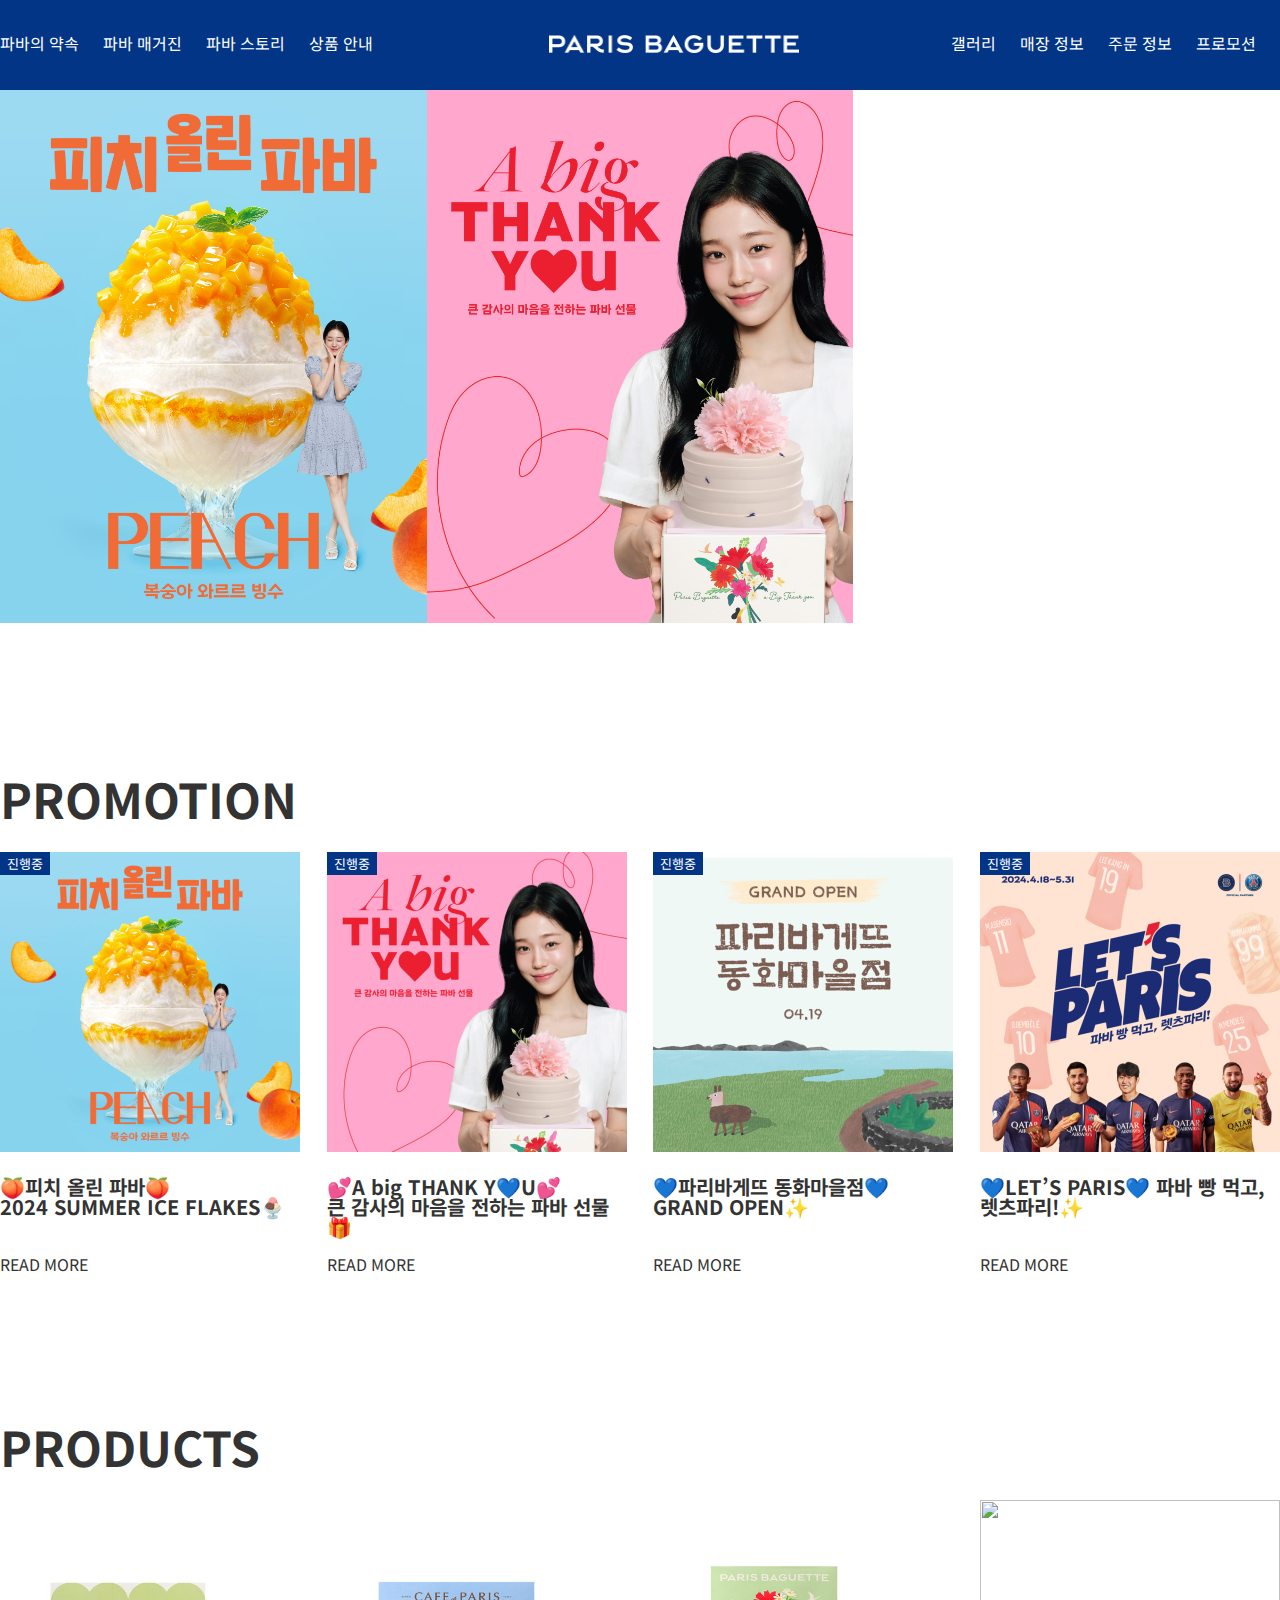
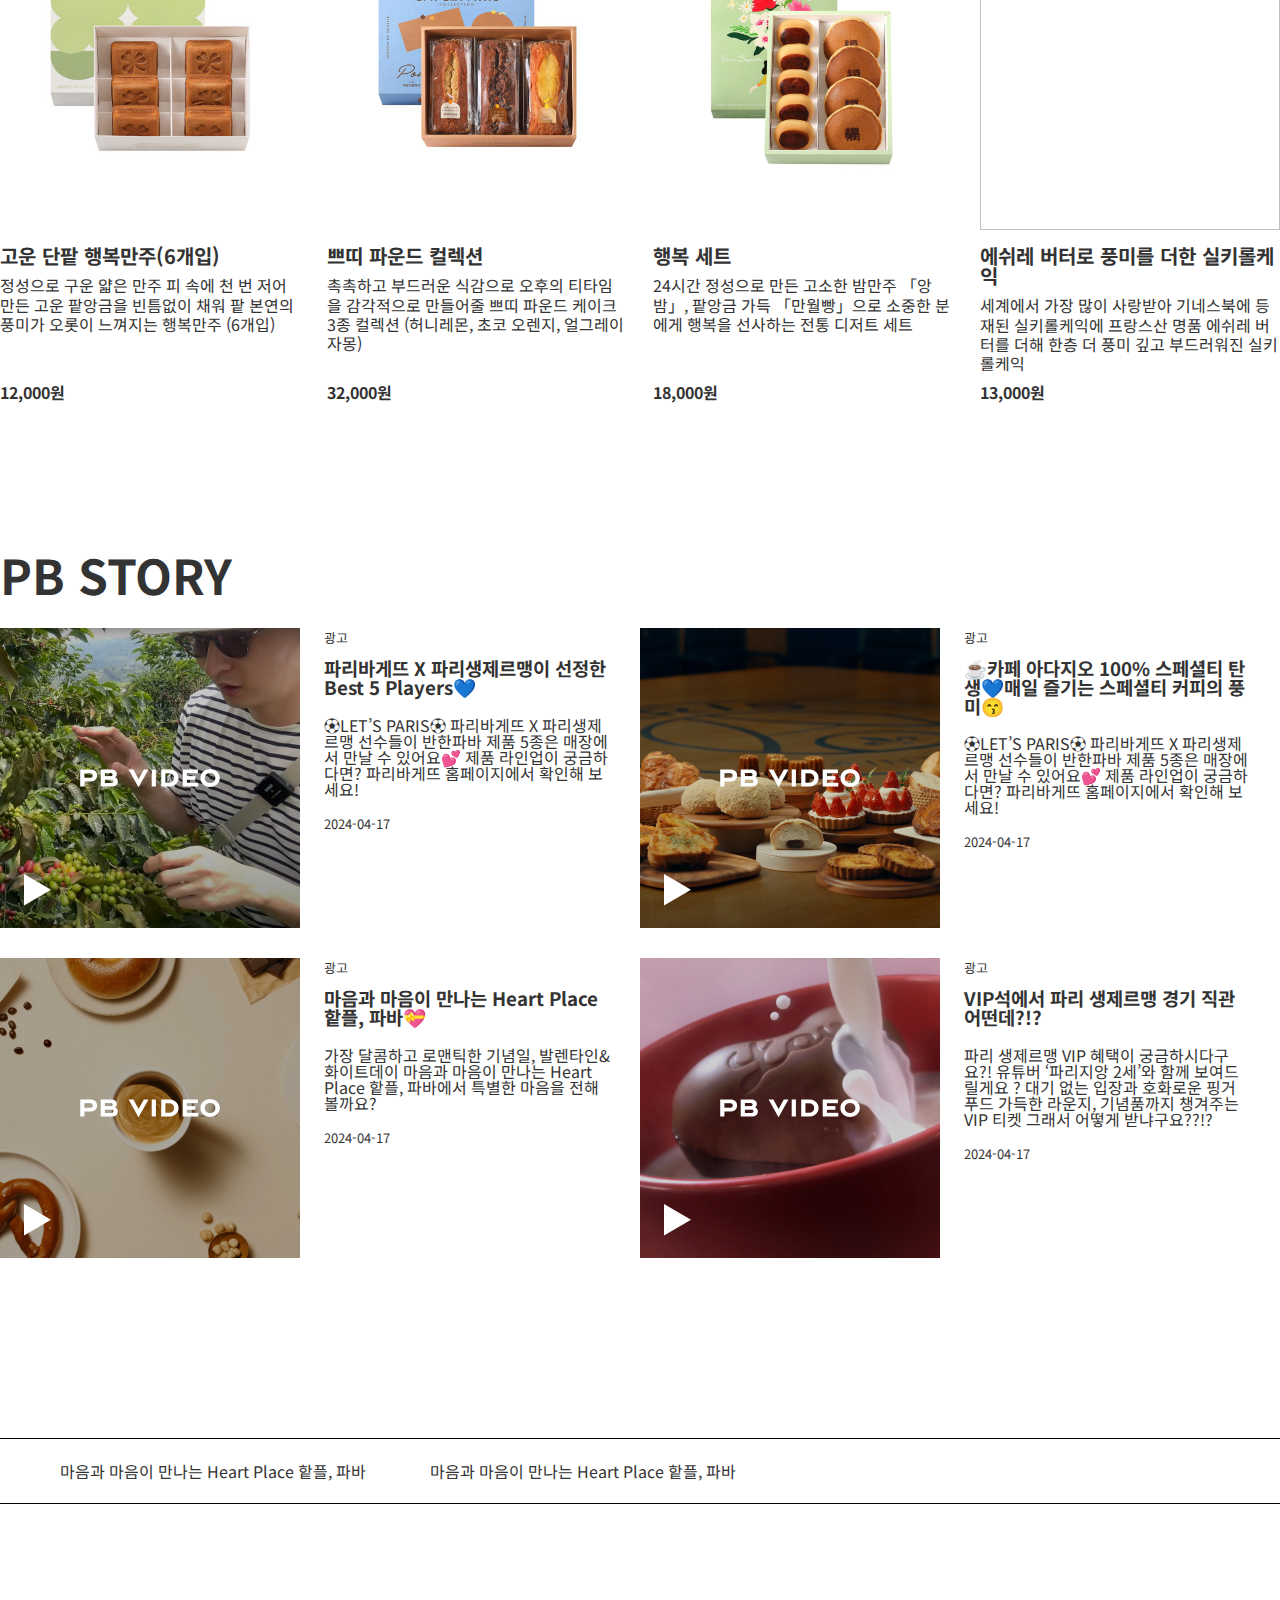
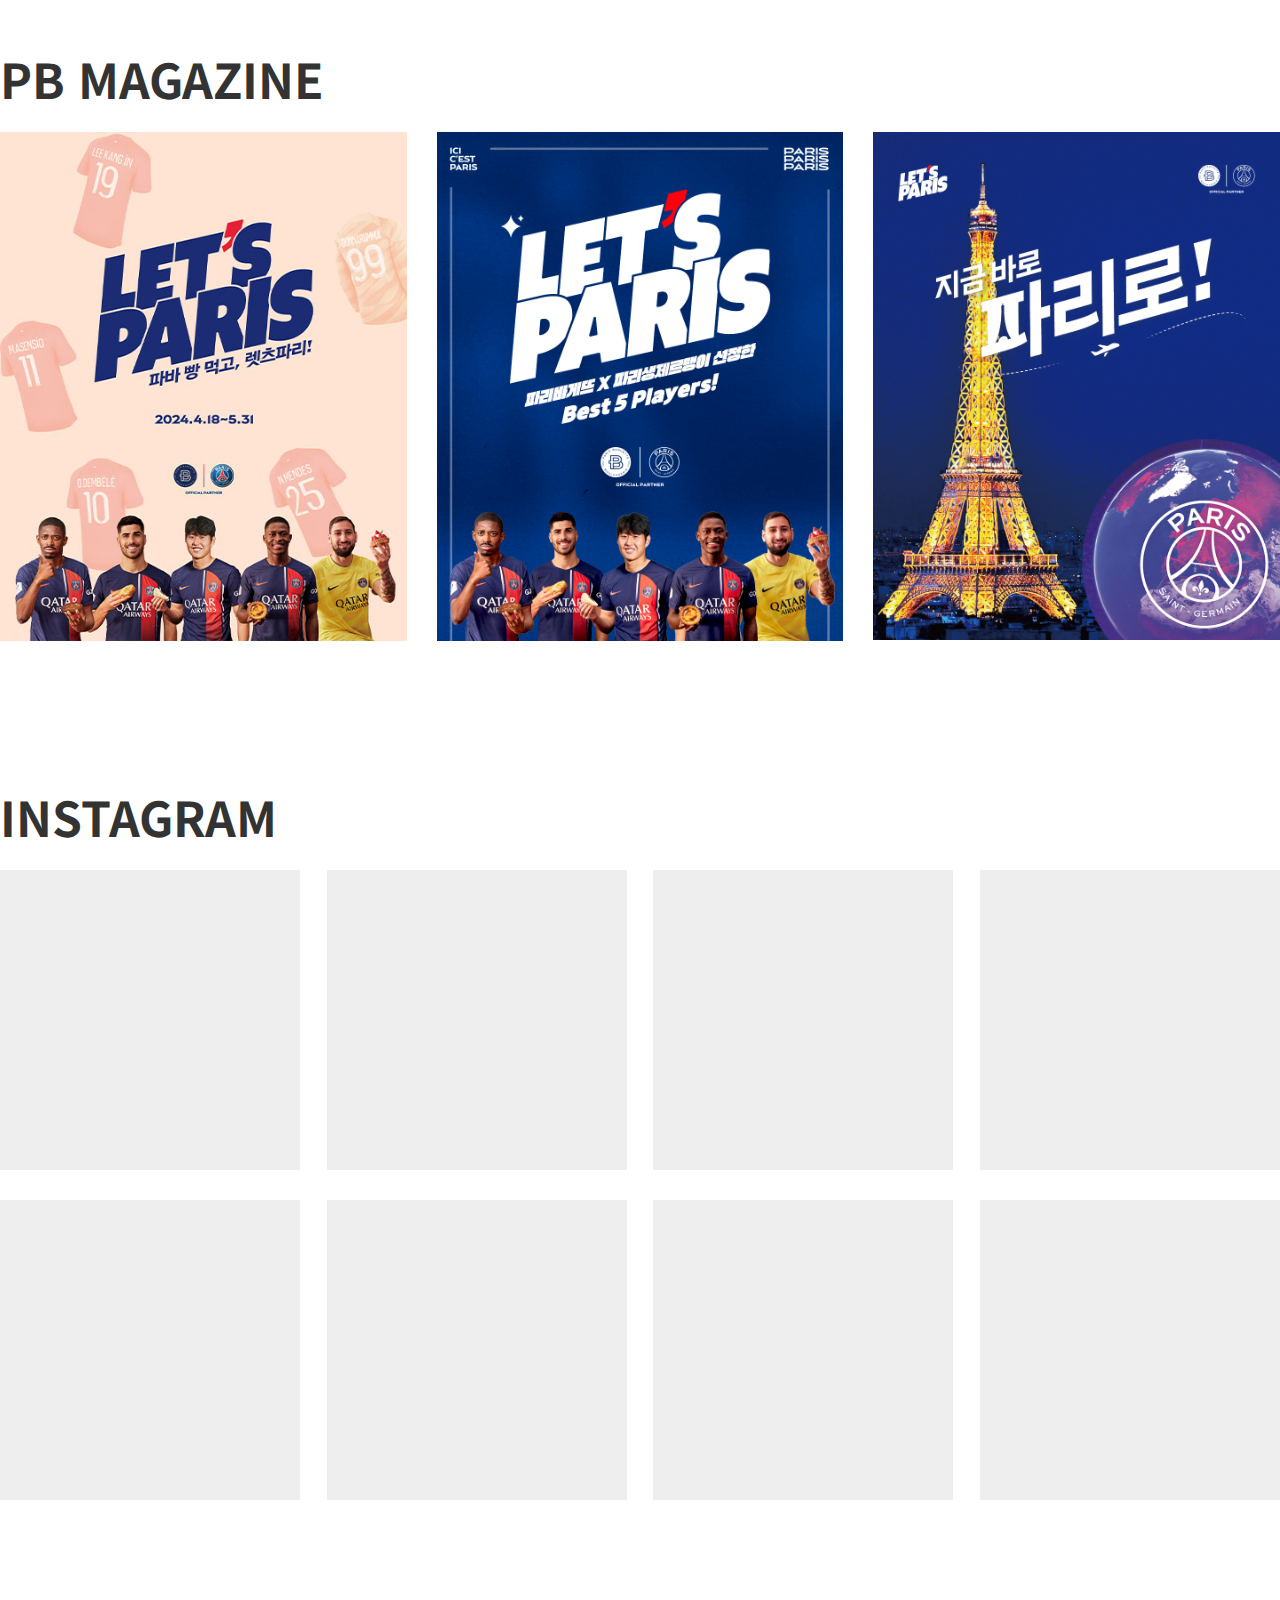
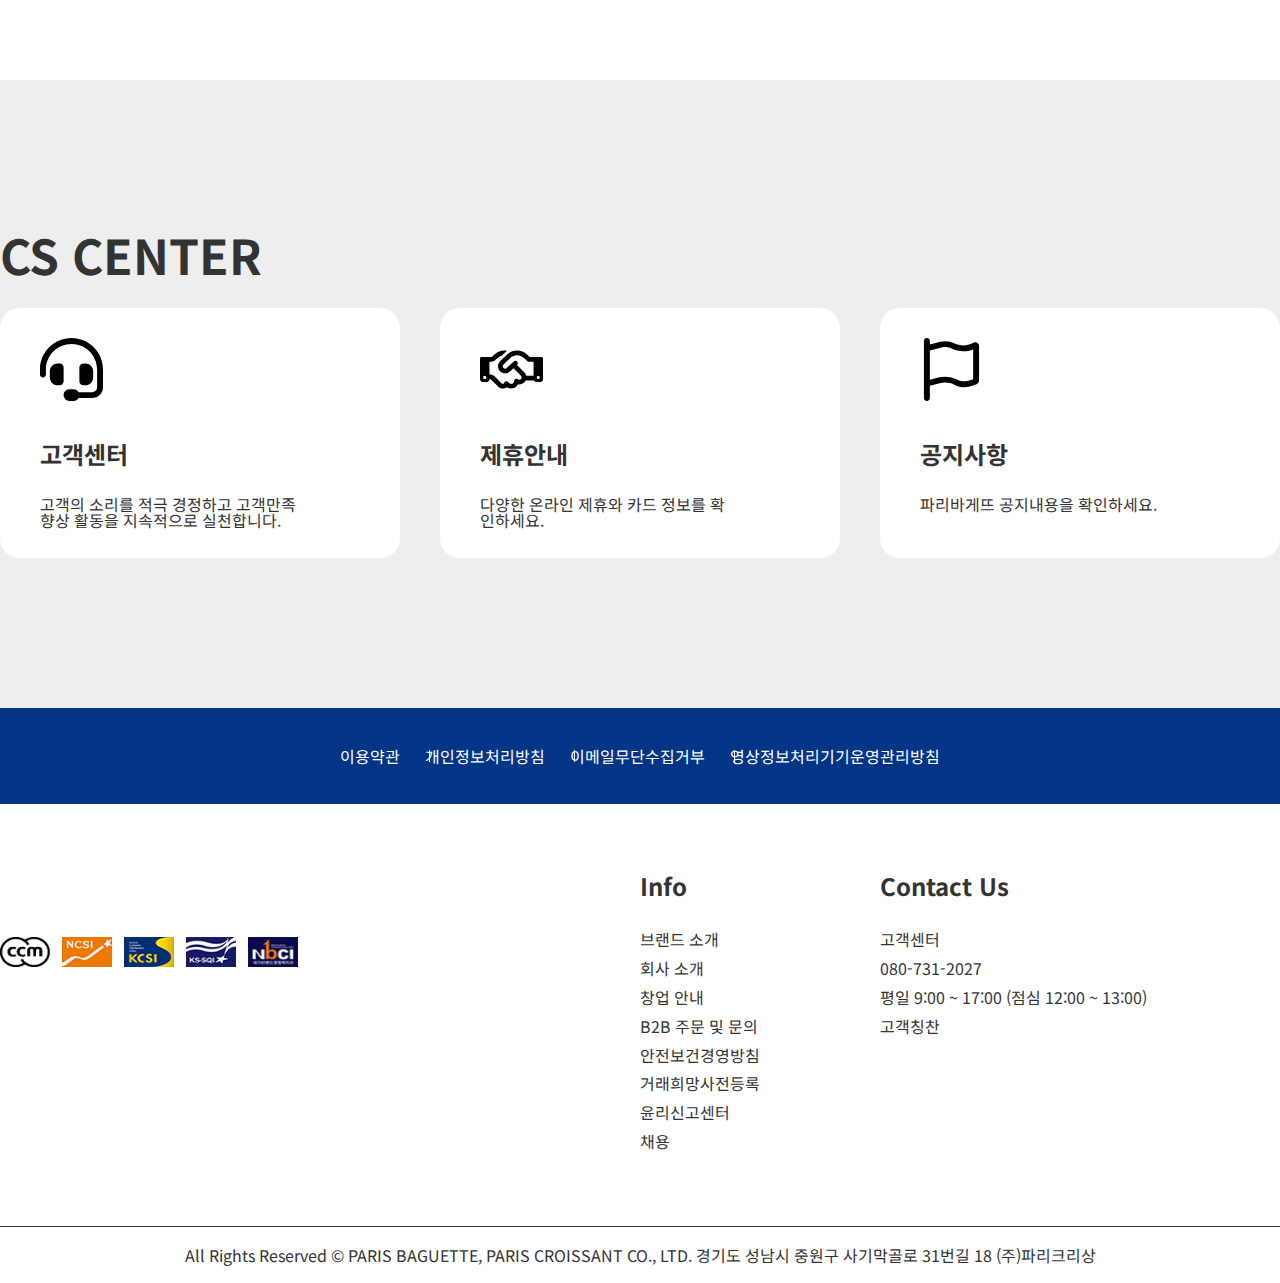
==== paris/index.html @ c3ddad59 "Update index.html" ====
<!DOCTYPE html>
<html lang="ko">
<head>
    <meta charset="UTF-8">
    <meta name="viewport" content="width=device-width, initial-scale=1.0">
    <script src="https://kit.fontawesome.com/a638bc05ff.js" crossorigin="anonymous"></script><!-- 계정기준 생성된 무료 키트 추후 변경 필요 -->
    <link rel="stylesheet" href="css/main.css">
    <title>240430_파리바게트_리디자인</title>
</head>
<body>
    <div class="wrap">
        <header class="header">
            <div>
                <ul>
                    <li>파바의 약속</li>
                    <li>파바 매거진</li>
                    <li>파바 스토리</li>
                    <li>상품 안내</li>
                </ul>
                <h1><img src="img/logo.png" alt="로고이미지"></h1>
                <ul>
                    <li>갤러리</li>
                    <li>매장 정보</li>
                    <li>주문 정보</li>
                    <li>프로모션</li>
                </ul>
            </div>
        </header><!-- header end -->
        <section class="main_visual">
            <ul>
                <li><img src="img/main_01.jpeg" alt=""></li>
                <li><img src="img/main_02.jpeg" alt=""></li>
                <li><img src="/img/magazine-01.jpg" alt=""></li>
            </ul>
        </section><!-- .main_visual end -->
        <section class="section-01">
            <h2>PROMOTION</h2>
            <ul>
                <li>
                    <img src="img/promo_01.jpeg" alt="">
                    <div class="ing">
                        <p>진행중</p>
                    </div>
                    <div class="txt_box">
                        <h3>🍑피치 올린 파바🍑
                            <br>
                            2024 SUMMER ICE FLAKES🍨
                        </h3>
                        <p>READ MORE</p>
                    </div>
                </li>
                <li>
                    <img src="img/promo_02.jpeg" alt="">
                    <div class="ing">
                        <p>진행중</p>
                    </div>
                    <div class="txt_box">
                        <h3>💕A big THANK Y💙U💕
                            <br>
                            큰 감사의 마음을 전하는 파바 선물🎁
                        </h3>
                        <p>READ MORE</p>
                    </div>
                </li>
                <li>
                    <img src="img/promo_03.jpeg" alt="">
                    <div class="ing">
                        <p>진행중</p>
                    </div>
                    <div class="txt_box">
                        <h3>💙파리바게뜨 동화마을점💙 GRAND OPEN✨</h3>
                        <p>READ MORE</p>
                    </div>
                </li>
                <li>
                    <img src="img/promo_04.jpeg" alt="">
                    <div class="ing">
                        <p>진행중</p>
                    </div>
                    <div class="txt_box">
                        <h3>💙LET’S PARIS💙 파바 빵 먹고, 렛츠파리!✨</h3>
                        <p>READ MORE</p>
                    </div>
                </li>
            </ul>
        </section>
        <section class="section-02">
            <h2>PRODUCTS</h2>
            <ul>
                <li>
                    <img src="img/prod_01.jpeg" alt="">
                    <div>
                        <h3>고운 단팥 행복만주(6개입)</h3>
                        <p>
                            정성으로 구운 얇은 만주 피 속에 천 번 저어 만든 
                            고운 팥앙금을 빈틈없이 채워 팥 본연의 풍미가 
                            오롯이 느껴지는 행복만주 (6개입)
                        </p>
                        <div class="price">
                            <strong>12,000원</strong>
                        </div>
                    </div>
                </li>
                <li>
                    <img src="img/prod_02.jpeg" alt="">
                    <div>
                        <h3>쁘띠 파운드 컬렉션</h3>
                        <p>
                            촉촉하고 부드러운 식감으로 오후의 티타임을 
                            감각적으로 만들어줄 쁘띠 파운드 케이크 3종 컬렉션 
                            (허니레몬, 초코 오렌지, 얼그레이자몽)
                        </p>
                        <div class="price">
                            <strong>32,000원</strong>
                        </div>
                    </div>
                </li>
                <li>
                    <img src="img/prod_03.jpeg" alt="">
                    <div>
                        <h3>행복 세트</h3>
                        <p>
                            24시간 정성으로 만든 고소한 밤만주 「앙밤」, 
                            팥앙금 가득 「만월빵」으로 소중한 분에게 
                            행복을 선사하는 전통 디저트 세트
                        </p>
                        <div class="price">
                            <strong>18,000원</strong>
                        </div>
                    </div>
                </li>
                <li>
                    <img src="/img/prod_04.png" alt="">
                    <div>
                        <h3>에쉬레 버터로 풍미를 더한 실키롤케익</h3>
                        <p>
                            세계에서 가장 많이 사랑받아 기네스북에 등재된 
                            실키롤케익에 프랑스산 명품 에쉬레 버터를 더해 
                            한층 더 풍미 깊고 부드러워진 실키롤케익
                        </p>
                        <div class="price">
                            <strong>13,000원</strong>
                        </div>
                    </div>
                </li>
            </ul>
        </section>
        <section class="section-03">
            <h2>PB STORY</h2>
            <ul>
                <li>
                    <img src="img/video_01.jpeg" alt="">
                    <div>
                        <span>광고</span>
                        <h3>파리바게뜨 X 파리생제르맹이 
                            선정한 Best 5 Players💙</h3>
                        <p>⚽LET’S PARIS⚽ 
                            파리바게뜨 X 파리생제르맹 선수들이 
                            반한파바 제품 5종은 매장에서 만날 수 있어요💕 
                            제품 라인업이 궁금하다면? 
                            파리바게뜨 홈페이지에서 확인해 보세요!</p>
                        <span>2024-04-17</span>
                    </div>
                </li>
                <li>
                    <img src="img/video_02.jpeg" alt="">
                    <div>
                        <span>광고</span>
                        <h3>☕카페 아다지오 100% 
                            스페셜티 탄생💙​
                            매일 즐기는 스페셜티 커피의 풍미😙</h3>
                        <p>⚽LET’S PARIS⚽ 
                            파리바게뜨 X 파리생제르맹 선수들이 
                            반한파바 제품 5종은 매장에서 만날 수 있어요💕 
                            제품 라인업이 궁금하다면? 
                            파리바게뜨 홈페이지에서 확인해 보세요!</p>
                        <span>2024-04-17</span>
                    </div>
                </li>
                <li>
                    <img src="img/video_03.jpeg" alt="">
                    <div>
                        <span>광고</span>
                        <h3>마음과 마음이 만나는 Heart Place 
                            핱플, 파바💝</h3>
                        <p>가장 달콤하고 로맨틱한 기념일, 발렌타인&화이트데이
                            마음과 마음이 만나는 Heart Place 핱플, 파바에서 
                            특별한 마음을 전해볼까요?</p>
                        <span>2024-04-17</span>
                    </div>
                </li>
                <li>
                    <img src="img/video_04.jpeg" alt="">
                    <div>
                        <span>광고</span>
                        <h3>VIP석에서 파리 생제르맹 경기 직관 
                            어떤데?!?</h3>
                        <p>파리 생제르맹 VIP 혜택이 궁금하시다구요?! 
                            유튜버 ‘파리지앙 2세’와 함께 보여드릴게요 ? 
                            대기 없는 입장과 호화로운 핑거 푸드 가득한 라운지, 
                            기념품까지 챙겨주는 VIP 티켓 
                            그래서 어떻게 받냐구요??!?</p>
                        <span>2024-04-17</span>
                    </div>
                </li>
            </ul>
        </section>
        <section class="section-04">
            <div>
                <i class="fa-solid fa-star"></i> 
                마음과 마음이 만나는 Heart Place 핱플, 파바 <i class="fa-solid fa-star"></i>
                마음과 마음이 만나는 Heart Place 핱플, 파바 <i class="fa-solid fa-star"></i>
            </div>
        </section>
        <section class="section-05">
            <h2>PB MAGAZINE</h2>
            <ul>
                <li><img src="img/magazine-01.jpg" alt=""></li>
                <li><img src="img/magazine-02.jpeg" alt=""></li>
                <li><img src="img/magazine-03.jpeg" alt=""></li>
            </ul>
        </section>
        <section class="section-06">
            <h2>INSTAGRAM</h2>
            <ul>
                <li></li>
                <li></li>
                <li></li>
                <li></li>
                <li></li>
                <li></li>
                <li></li>
                <li></li>
            </ul>
        </section>
        <section class="section-07">
            <div class="wrap">
                <h2>CS CENTER</h2>
                <ul>
                    <li>
                        <img src="img/headset-solid.svg" alt="">
                        <h3>고객센터</h3>
                        <div class="txt_box">
                            <p>고객의 소리를 적극 경정하고 고객만족
                                향상 활동을 지속적으로 실천합니다.</p>
                                <i class="fa-solid fa-chevron-right"></i>
                        </div>
                    </li>
                    <li>
                        <img src="img/handshake-regular.svg" alt="">
                        <h3>제휴안내</h3>
                        <div class="txt_box">
                            <p>다양한 온라인 제휴와 카드 정보를 확인하세요.</p>
                            <i class="fa-solid fa-chevron-right"></i>
                        </div>
                    </li>
                    <li>
                        <img src="img/flag-regular.svg" alt="">
                        <h3>공지사항</h3>
                        <div class="txt_box">
                            <p>파리바게뜨 공지내용을 확인하세요.</p>
                            <i class="fa-solid fa-chevron-right"></i>
                        </div>
                    </li>
                </ul>
            </div>
        </section>
        <footer class="footer">
            <div class="footer-01">
                <ul>
                    <li>이용약관</li>
                    <li>개인정보처리방침</li>
                    <li>이메일무단수집거부</li>
                    <li>영상정보처리기기운영관리방침</li>
                </ul>
            </div>
            <div class="footer-02">
                <div class="logo-group">
                    <h3><img src="/img/footer-01.png" alt=""></h3>
                    <ul>
                        <li><img src="img/footer-02.png" alt=""></li>
                        <li><img src="img/footer-03.png" alt=""></li>
                        <li><img src="img/footer-04.png" alt=""></li>
                        <li><img src="img/footer-05.png" alt=""></li>
                        <li><img src="img/footer-06.png" alt=""></li>
                    </ul>
                </div>
                <ul class="page-list">
                    <li>
                        <h3>Info</h3>
                        <ul>
                            <li>브랜드 소개</li>
                            <li>회사 소개</li>
                            <li>창업 안내</li>
                            <li>B2B 주문 및 문의</li>
                            <li>안전보건경영방침</li>
                            <li>거래희망사전등록</li>
                            <li>윤리신고센터</li>
                            <li>채용</li>
                        </ul>
                    </li>
                    <li>
                        <h3>Contact Us</h3>
                        <p>고객센터
                            <br>
                            080-731-2027
                            <br>
                            평일 9:00 ~ 17:00 (점심 12:00 ~ 13:00)
                            <br>
                            고객칭찬
                        </p>
                    </li>
                </ul>
            </div>
            <div class="footer-03">
                All Rights Reserved © PARIS BAGUETTE, PARIS CROISSANT CO., LTD. 경기도 성남시 중원구 사기막골로 31번길 18 (주)파리크리상
            </div>
        </footer>
    </div>
</body>
</html>
---- paris/css/main.css ----
@charset "utf-8";
@import url('https://fonts.googleapis.com/css2?family=Noto+Sans+KR:wght@100..900&display=swap');
* {
    margin: 0;
    padding: 0;
}
li {
    list-style:none;
}
a {
    text-decoration: none;
    color: inherit;
}
body {
    line-height: 1;
    color: #333;
    font-family: "Noto Sans KR", sans-serif;
}
header {
    background-color: #033586;
    color: #fff;
    height: 90px;
}
header div {
    width: 1280px;
    display: flex;
    justify-content: space-between;
    margin: 0 auto;
    padding: 35px 0;
}
header ul {
    display: flex;
    justify-content: space-between;
}
header ul li{
    margin-right: 24px;
}
header h1 {
    width: 250px;
    height: 18px;
}
header h1 img {
    width: 100%;
    display: block;
    object-fit: cover;
}
section {
    margin: 150px auto;
    width: 1280px;
}
section h2 {
    font-size: 48px;
    margin-bottom: 30px;
}
section ul {
    display: flex;
    justify-content: space-between;
}
.main_visual {
    width: 100%;
    margin: 0;
}
.main_visual ul {
    display: flex;
    justify-content: flex-start;
}
.main_visual ul li {
    width: 100%;
}
.main_visual ul li img{
    width: 100%;
    object-fit: cover;
}
.section-01 ul li {
    width: 300px;
    height: 420px;
    position: relative;
}
.section-01 ul li img {
    width: 100%;
    height: 300px;
    object-fit: cover;
}
.section-01 ul li .ing {
    background-color: #033586;
    color: #fff;
    position: absolute;
    top: 0;
    left: 0;
    font-size: 13px;
    padding: 5px 7px;
}
.section-01 ul li .txt_box{
    margin-top: 24px;
}
.section-01 ul li .txt_box h3 {
    font-size: 20px;
}
.section-01 ul li .txt_box p{
    font-size: 16px;
    margin-top: 10px;
    position: absolute;
    bottom: 0;
    left: 0;
}
.section-02 ul li {
    width: 300px;
    height: 500px;
    position: relative;
}
.section-02 ul li img {
    width: 300px;
    height: 330px;
    object-fit: cover;
}
.section-02 ul li div h3 {
    margin-top: 15px;
    margin-bottom: 10px;
    font-size: 20px;
}
.section-02 ul li div p {
    font-size: 16px;
    line-height: 1.2;
    box-sizing: border-box;
}
.section-02 ul li div .price {
    margin-top: 10px;
    position: absolute;
    bottom:0;
    left:0;
}
.section-03 ul {
    flex-wrap: wrap;
}
.section-03 ul li {
    width: 50%;
    display: flex;
    margin-bottom: 30px;
}
.section-03 ul li img {
    width: 300px;
    height: 300px;
    object-fit: cover;
    margin-right: 24px;
}
.section-03 ul li div {
    width: 45%;
}
.section-03 ul li div h3 {
    margin-top: 15px;
}
.section-03 ul li div p {
    margin-top: 20px;
    margin-bottom: 17px;
}
.section-03 ul li div span {
    font-size: 13px;
}
.section-04 {
    height: 64px;
    border: 1px solid #000;
    width: 100%;
    border-left: none;
    border-right: none;
    overflow: hidden;
}
@keyframes flowText {
    0% {
      transform: translateX(100%);
    }
    100% {
      transform: translateX(-100%);
    }
  }
.section-04 div {
    width: 100%;
    line-height: 64px;
    white-space: nowrap;
    overflow: hidden;
    animation: flowText 40s linear infinite;
}
.section-04 div i {
    margin: 0 30px;
}
.section-05 ul li{
    width: 460px;
    margin-right: 30px;
}
.section-05 ul li:last-child {
    margin-right: 0;
}
.section-05 ul li img {
    width: 100%;
    object-fit: cover;
}
.section-06 ul {
    flex-wrap: wrap;
    justify-content: space-between;
    align-content: space-around;
}
.section-06 ul li {
    width: 300px;
    height: 300px;
    background-color: #eee;
    margin-bottom: 30px;
}
.section-07 {
    background-color: #eee;
    width: 100%;
    margin: 0;
}
.section-07 .wrap {
    width: 1280px;
    padding: 150px 0;
    margin: 0 auto;
}
.section-07 .wrap ul {
    justify-content: space-between;
}
.section-07 div ul li {
    background-color: #fff;
    border-radius: 20px;
    width: 400px;
    padding: 30px 40px;
    box-sizing: border-box;
}
.section-07 div ul li img {
    width: 63px;
    height: 63px;
}
.section-07 .wrap ul li h3 {
    margin-top: 40px;
    margin-bottom: 30px;
    font-size: 24px;
}
.section-07 .wrap ul li .txt_box{
    display: flex;
    justify-content: space-between;
    align-items: center;
}
.section-07 .wrap ul li .txt_box p {
    width: 80%;
}
.footer-01 {
    background-color:#033586;
    color: #fff;
    /* height: 100px; */
    padding: 40px;
}
.footer-01 ul {
    display: flex;
    justify-content: space-between;
    width: 50%;
    margin: 0 auto;
}
.footer-01 ul li{
    position: relative;
}
.footer-01 ul li::after{
    content: '';
    width: 1px;
    height: 12px;
    background-color: #fff;
    display: block;
    position: absolute;
    top: 50%;
    right: -30px;
    transform: translateY(-50%);
}
.footer-01 ul li:last-child::after{
    display:none;
}
.footer-02 {
    display: flex;
    justify-content: space-between;
    width: 1280px;
    margin: 70px auto;
}
.footer-02 .logo-group ul {
    display: flex;
    justify-content: space-between;
}
.footer-02 .logo-group h3 {
    width: 129px;
    height: 43px;
    margin-bottom: 20px;
}
.footer-02 .logo-group ul li {
    margin-right: 12px;
}
.footer-02 .logo-group ul li img {
    width: 50px;
    height: 30px;
}
.footer-02 .page-list {
    display: flex;
    width: 50%;
}
.footer-02 .page-list > li{
    margin-right: 120px;
}
.footer-02 .page-list > li h3 {
    margin-bottom: 27px;
    font-size: 24px;
}
.footer-02 .page-list > li ul li {
    line-height: 1.8;
    font-size: 16px;
}
.footer-02 .page-list > li p {
    line-height: 1.8;
    font-size: 16px;
}
.footer-03 {
    border-top: 1px solid #333;
    text-align: center;
    padding: 20px 0;
}
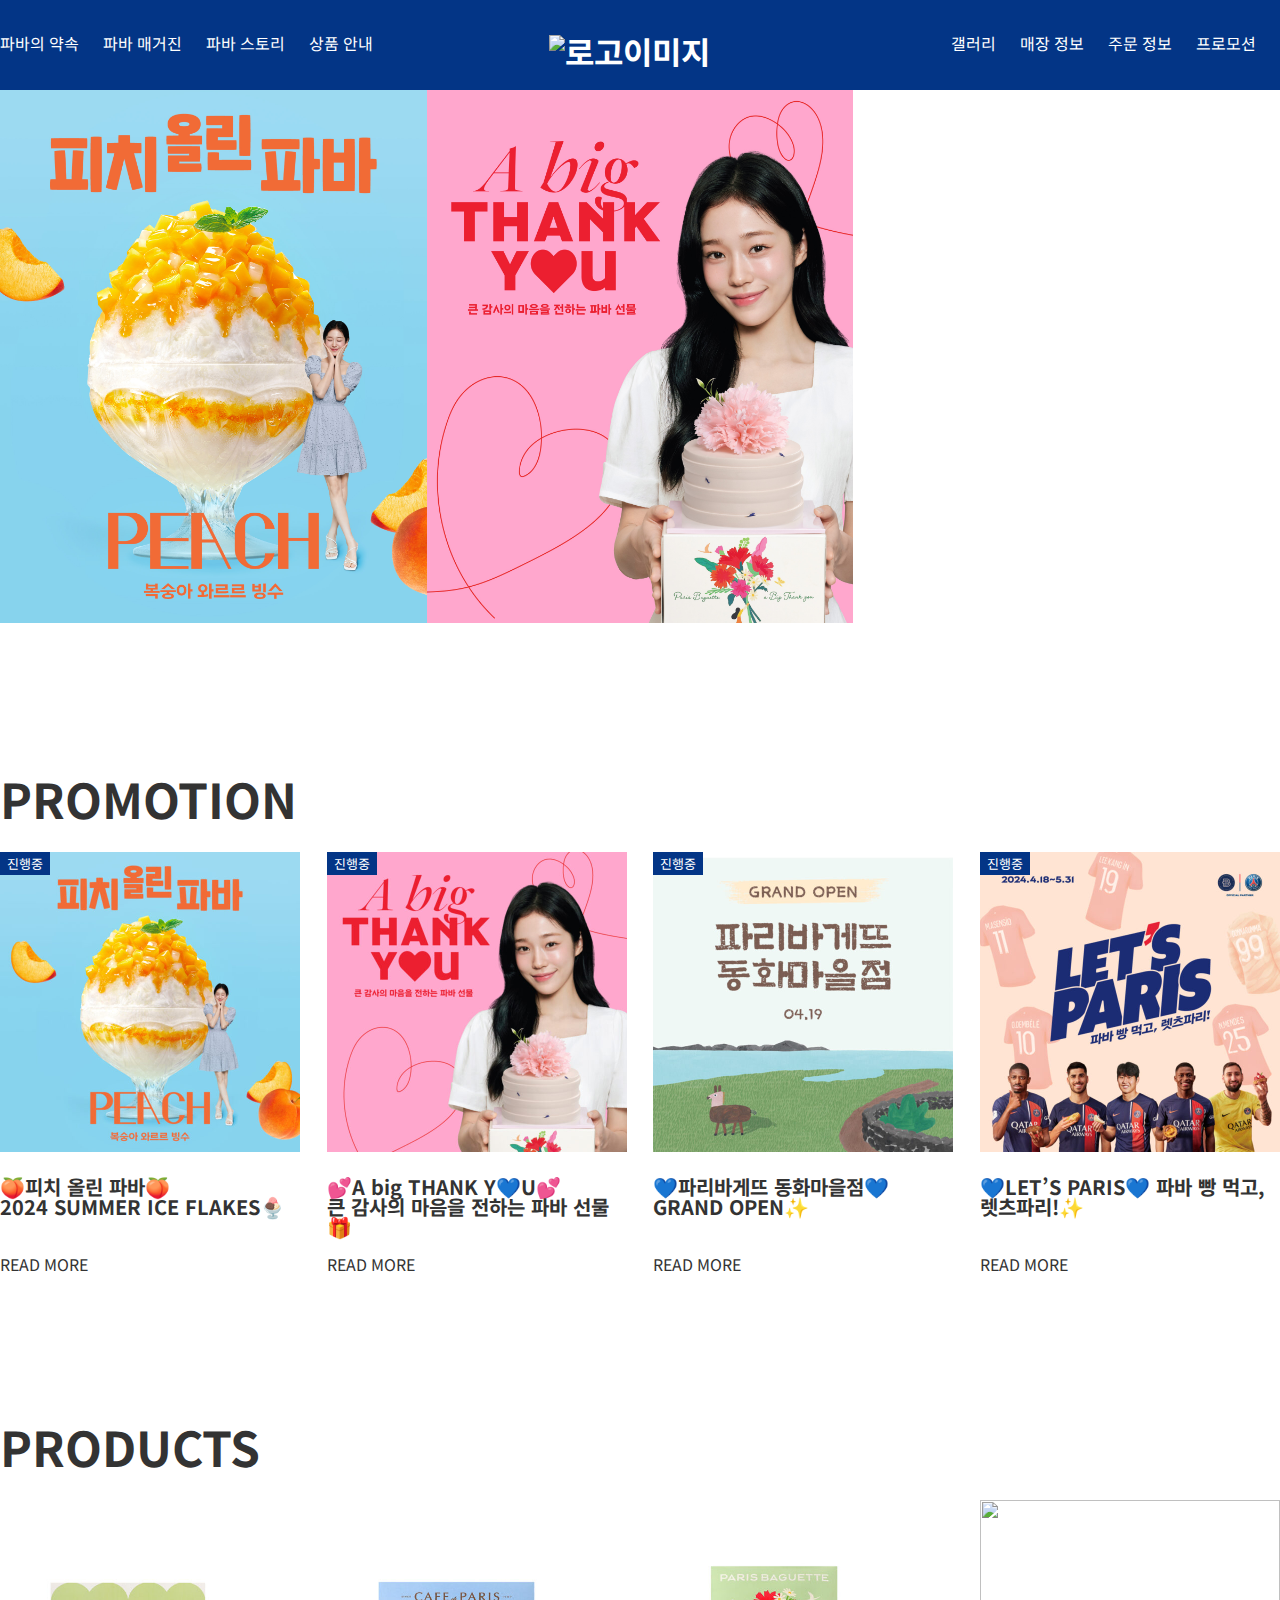
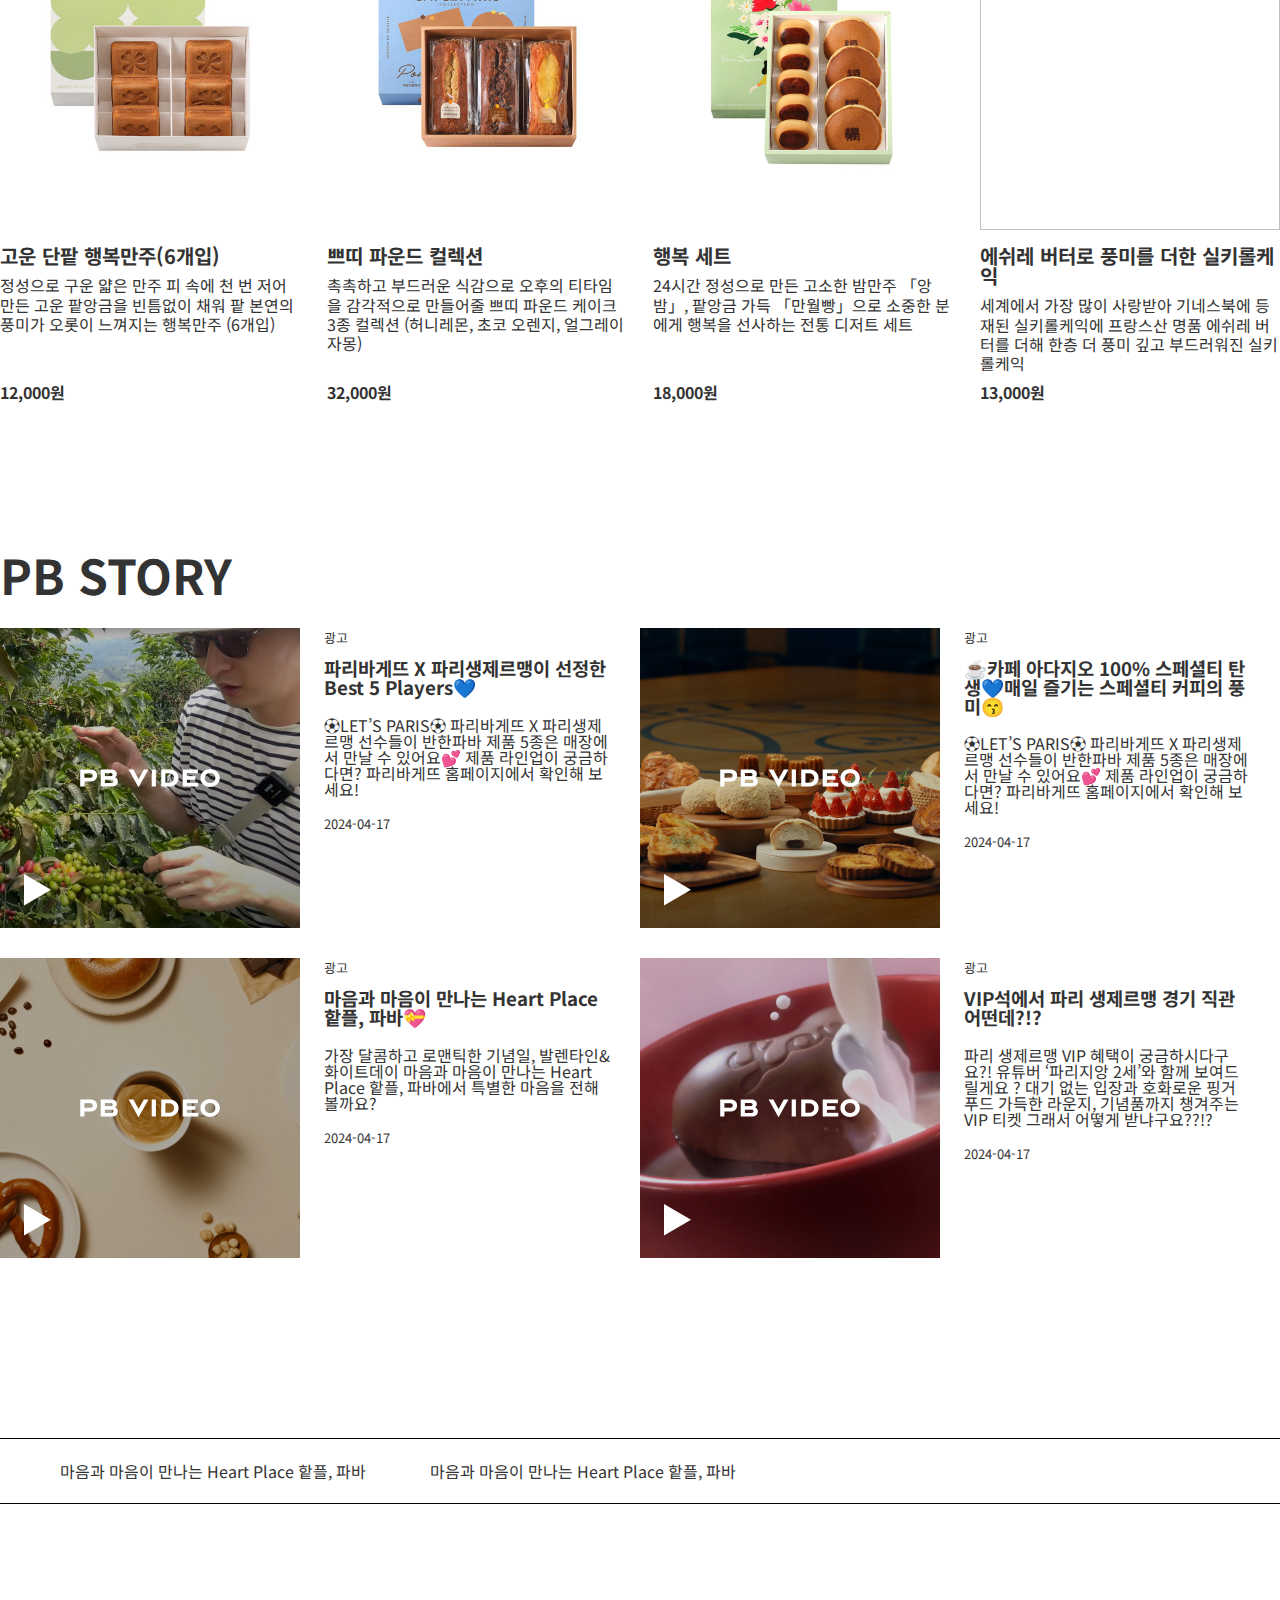
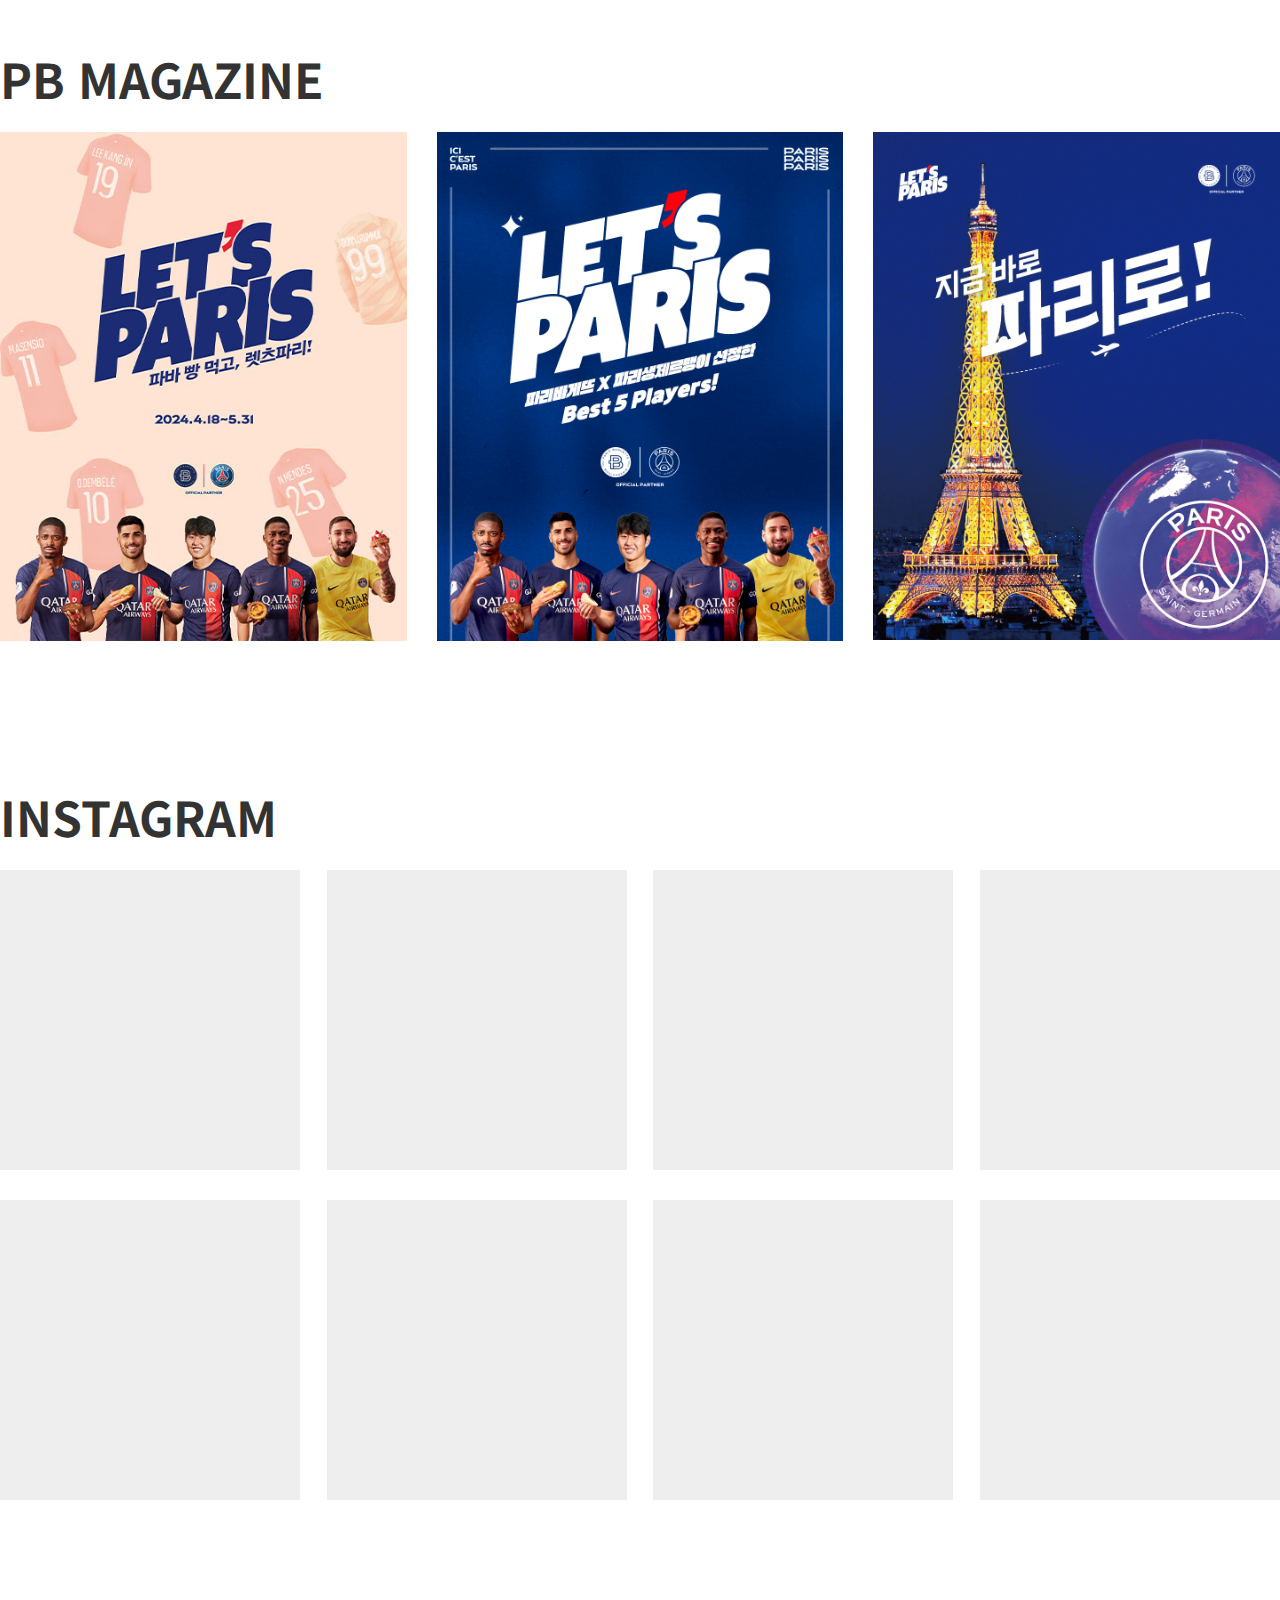
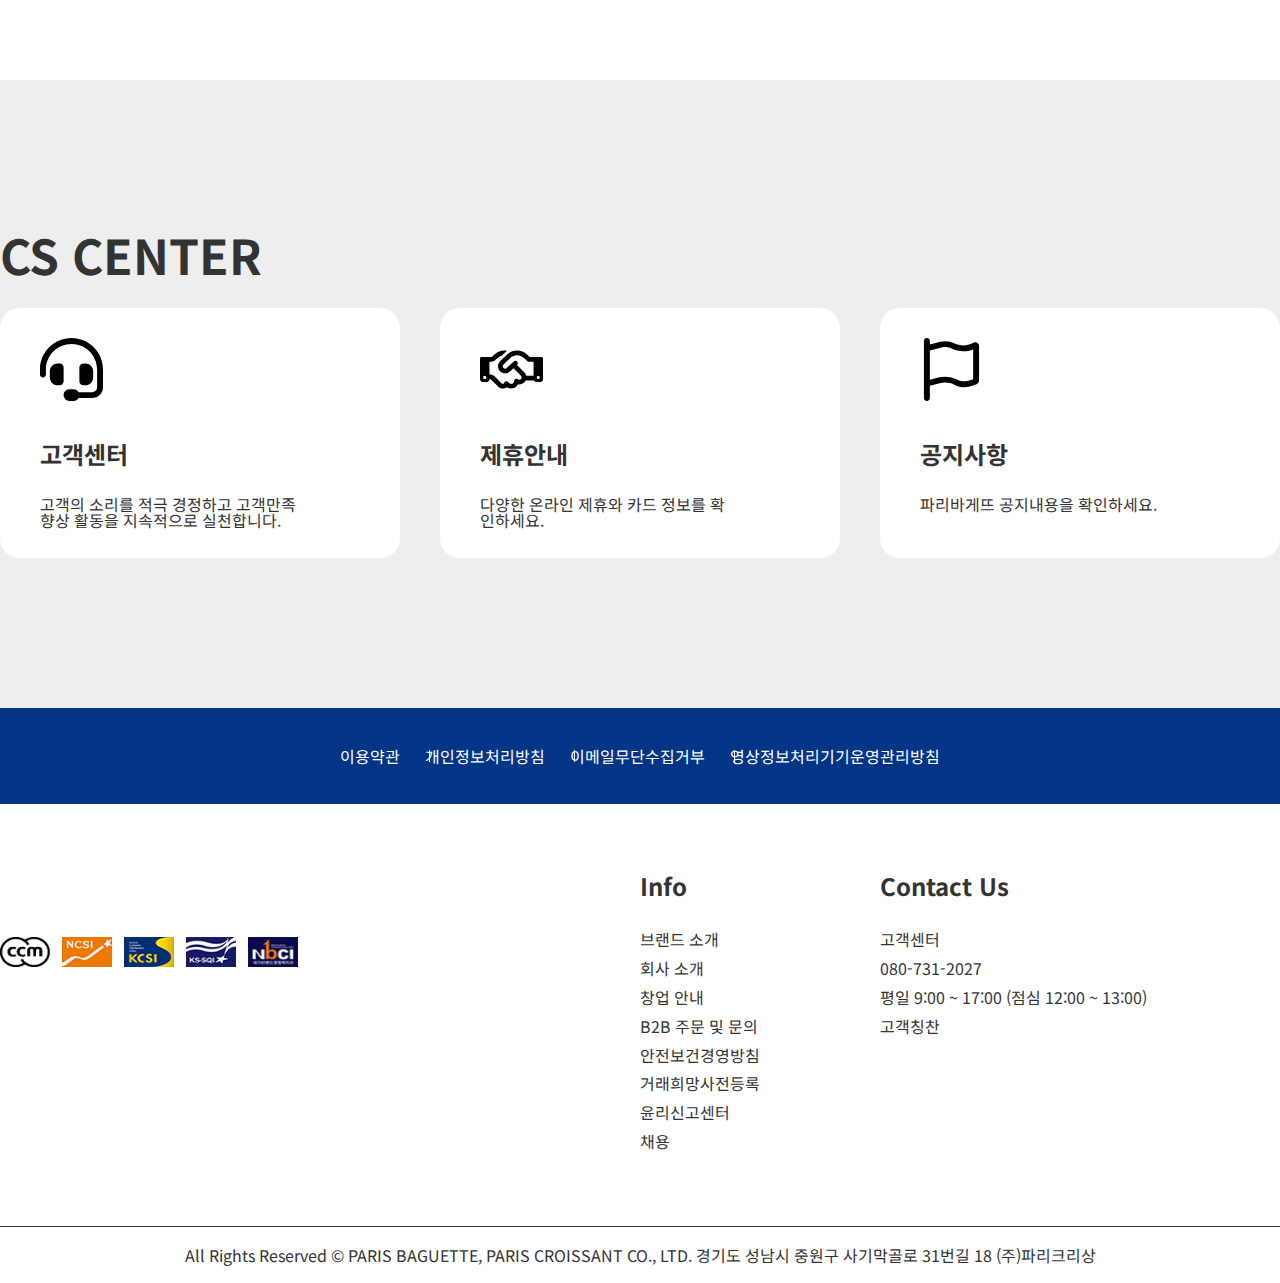
==== commit b1b9f3e2: "Update index.html" ====
--- a/paris/index.html
+++ b/paris/index.html
@@ -4,7 +4,7 @@
     <meta charset="UTF-8">
     <meta name="viewport" content="width=device-width, initial-scale=1.0">
     <script src="https://kit.fontawesome.com/a638bc05ff.js" crossorigin="anonymous"></script><!-- 계정기준 생성된 무료 키트 추후 변경 필요 -->
-    <link rel="stylesheet" href="css/main.css">
+    <link rel="stylesheet" href="https://migeunjo612.github.io/portfolio/paris/css/main.css">
     <title>240430_파리바게트_리디자인</title>
 </head>
 <body>
@@ -17,7 +17,7 @@
                     <li>파바 스토리</li>
                     <li>상품 안내</li>
                 </ul>
-                <h1><img src="img/logo.png" alt="로고이미지"></h1>
+                <h1><img src="paris/img/logo.png" alt="로고이미지"></h1>
                 <ul>
                     <li>갤러리</li>
                     <li>매장 정보</li>
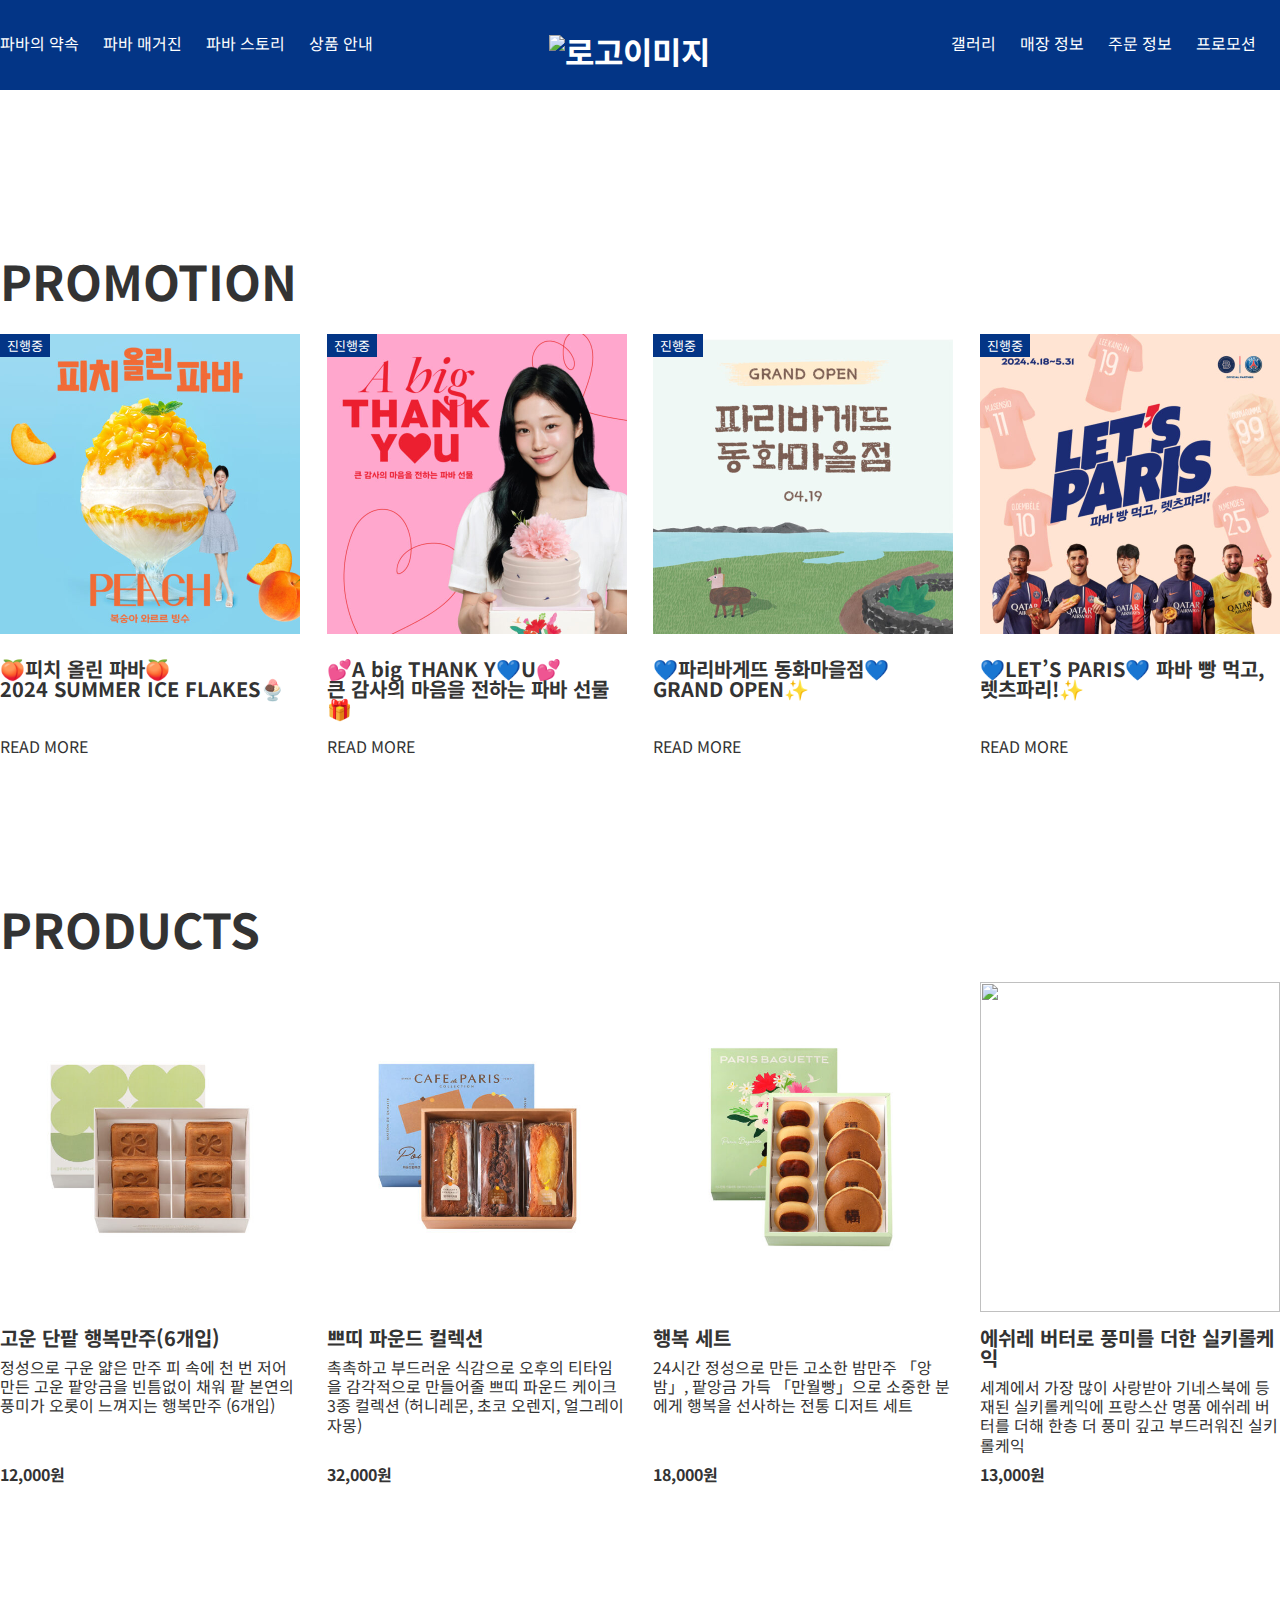
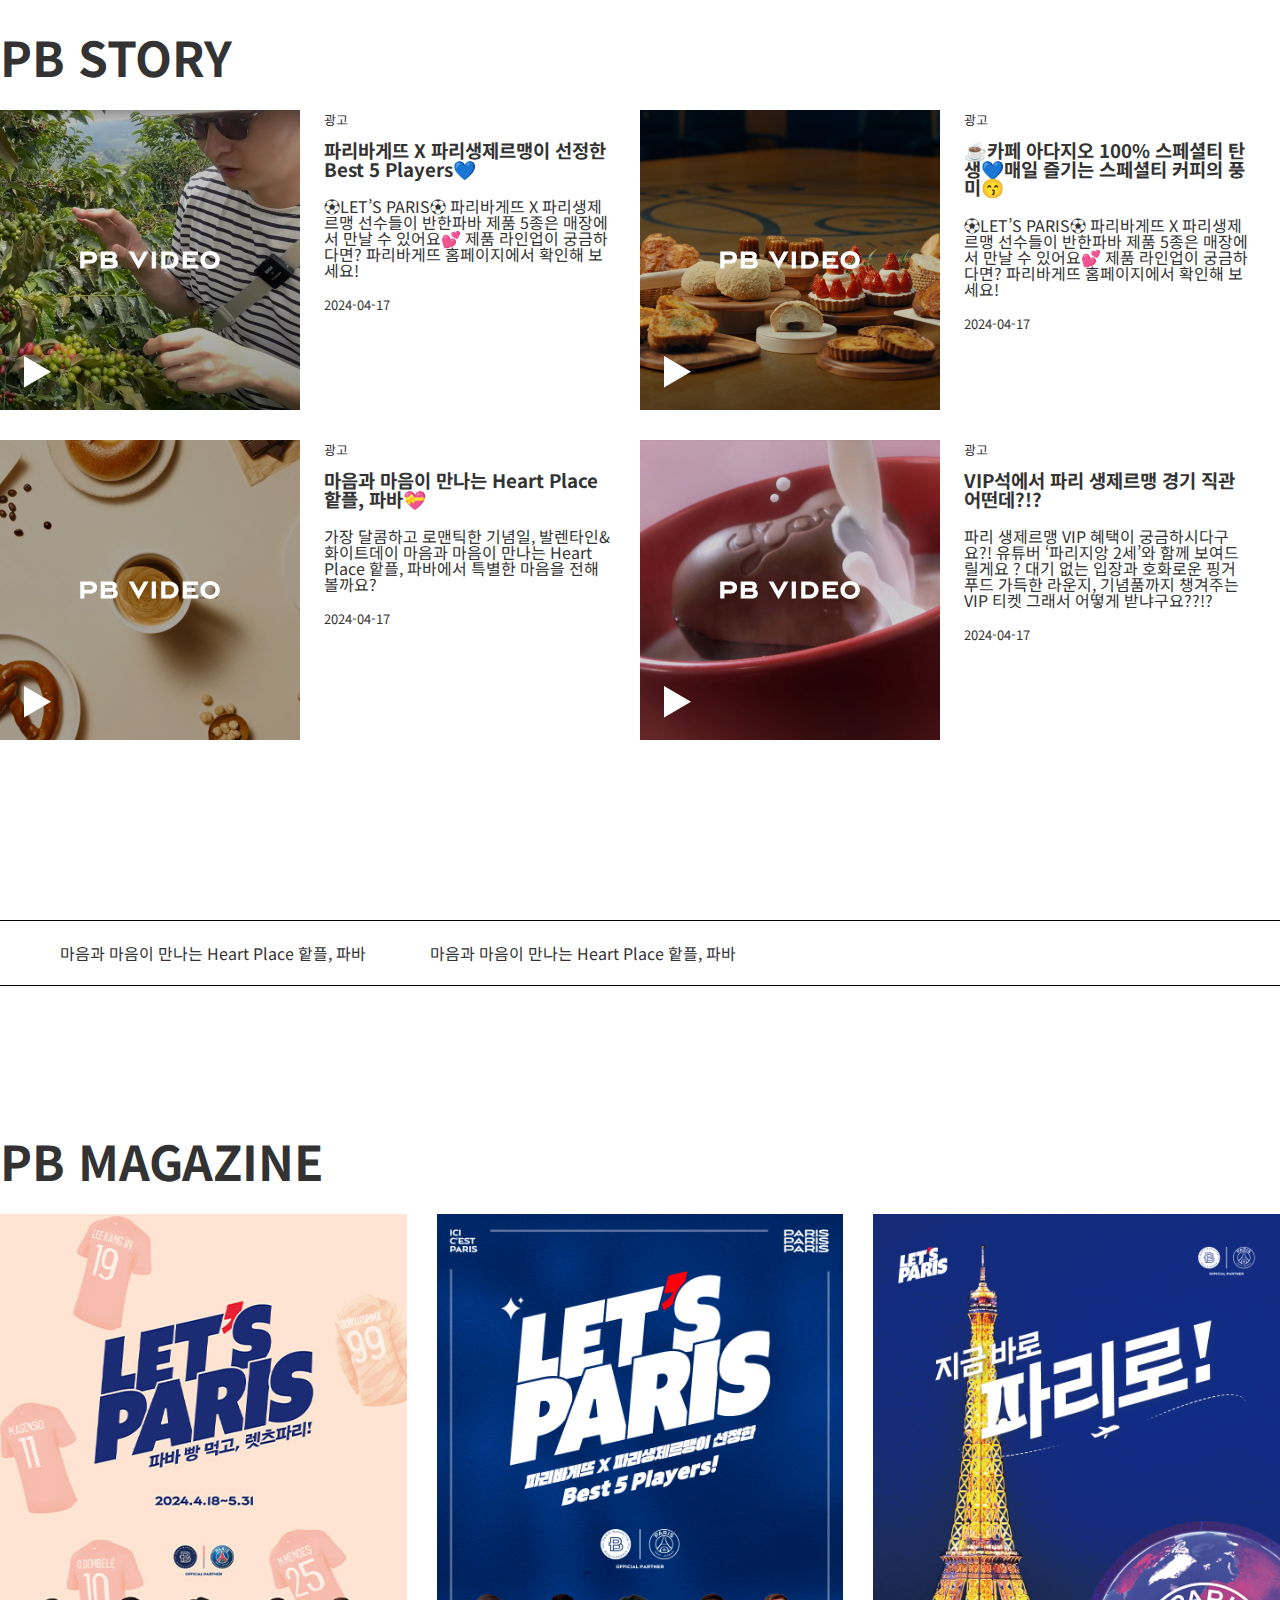
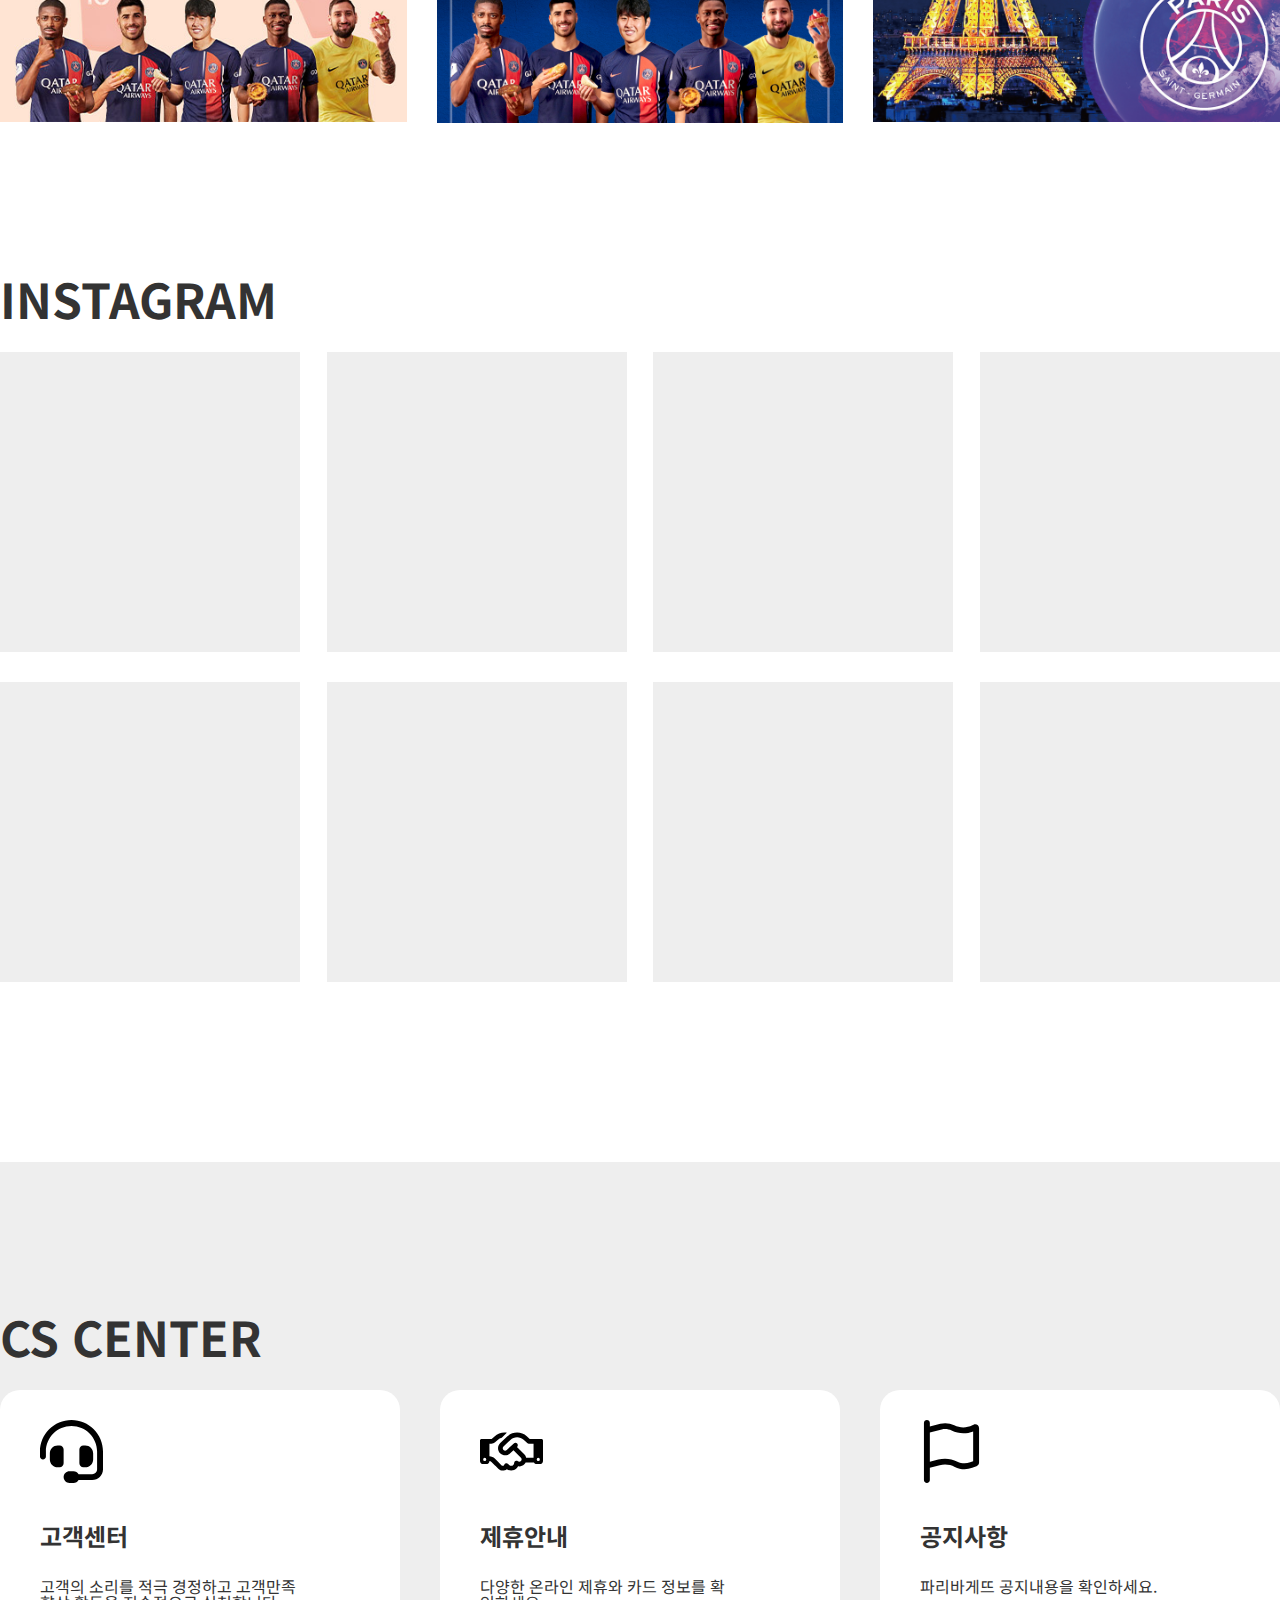
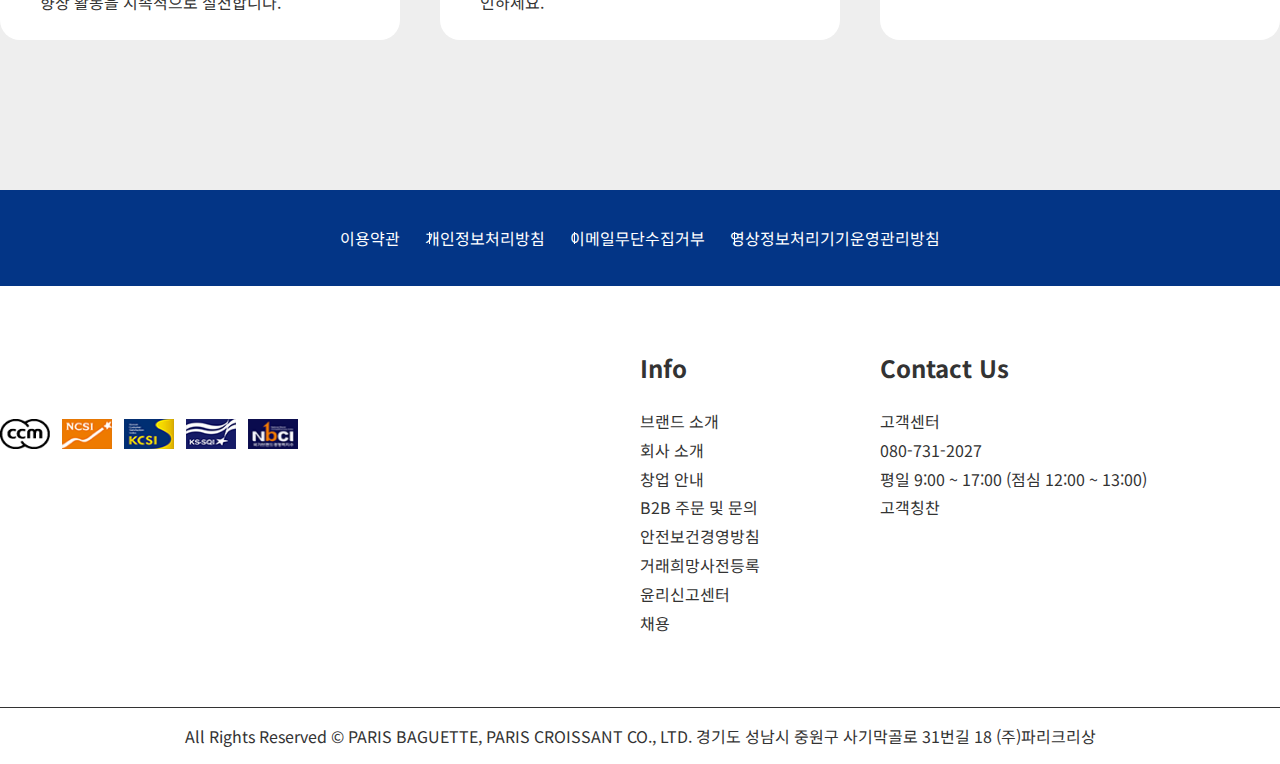
==== commit fc8e0df8: "Update index.html" ====
--- a/paris/index.html
+++ b/paris/index.html
@@ -28,9 +28,9 @@
         </header><!-- header end -->
         <section class="main_visual">
             <ul>
-                <li><img src="img/main_01.jpeg" alt=""></li>
-                <li><img src="img/main_02.jpeg" alt=""></li>
-                <li><img src="/img/magazine-01.jpg" alt=""></li>
+                <li><img src="paris/img/main_01.jpeg" alt=""></li>
+                <li><img src="paris/img/main_02.jpeg" alt=""></li>
+                <li><img src="paris/img/magazine-01.jpg" alt=""></li>
             </ul>
         </section><!-- .main_visual end -->
         <section class="section-01">
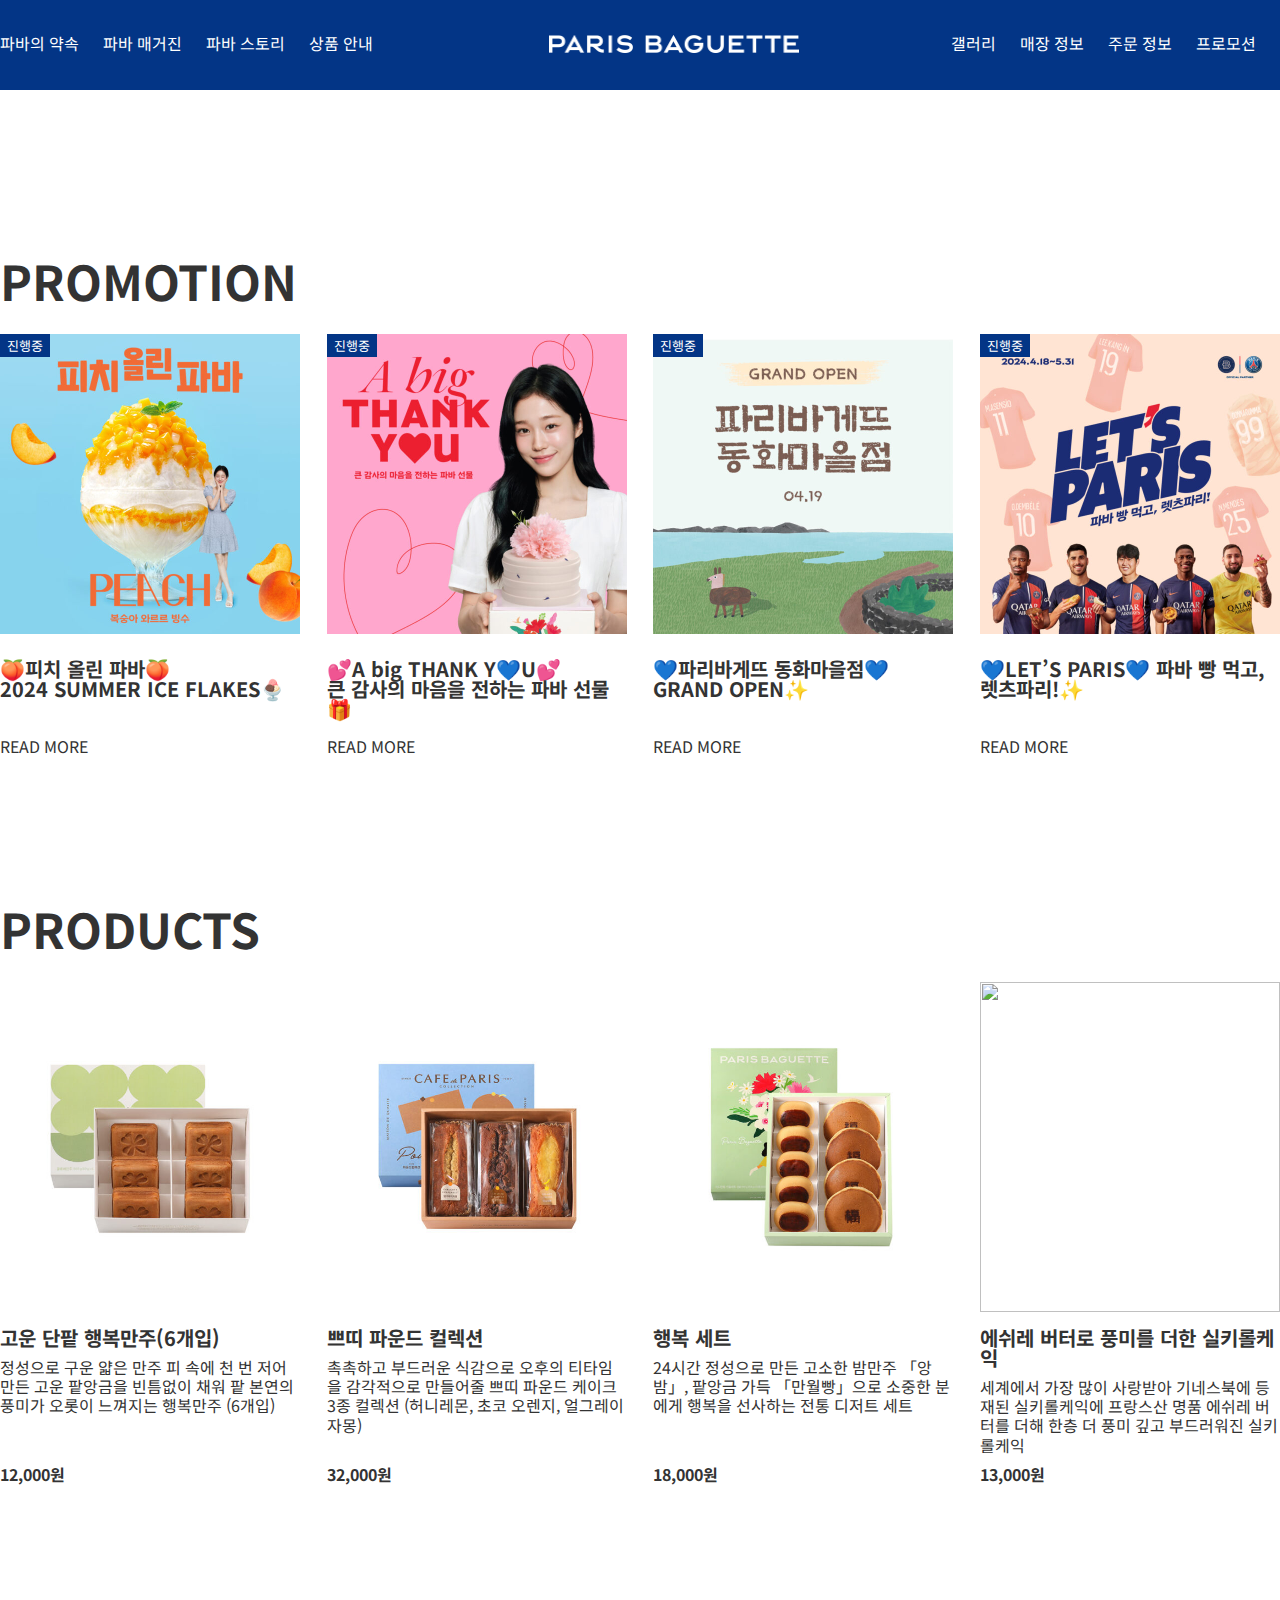
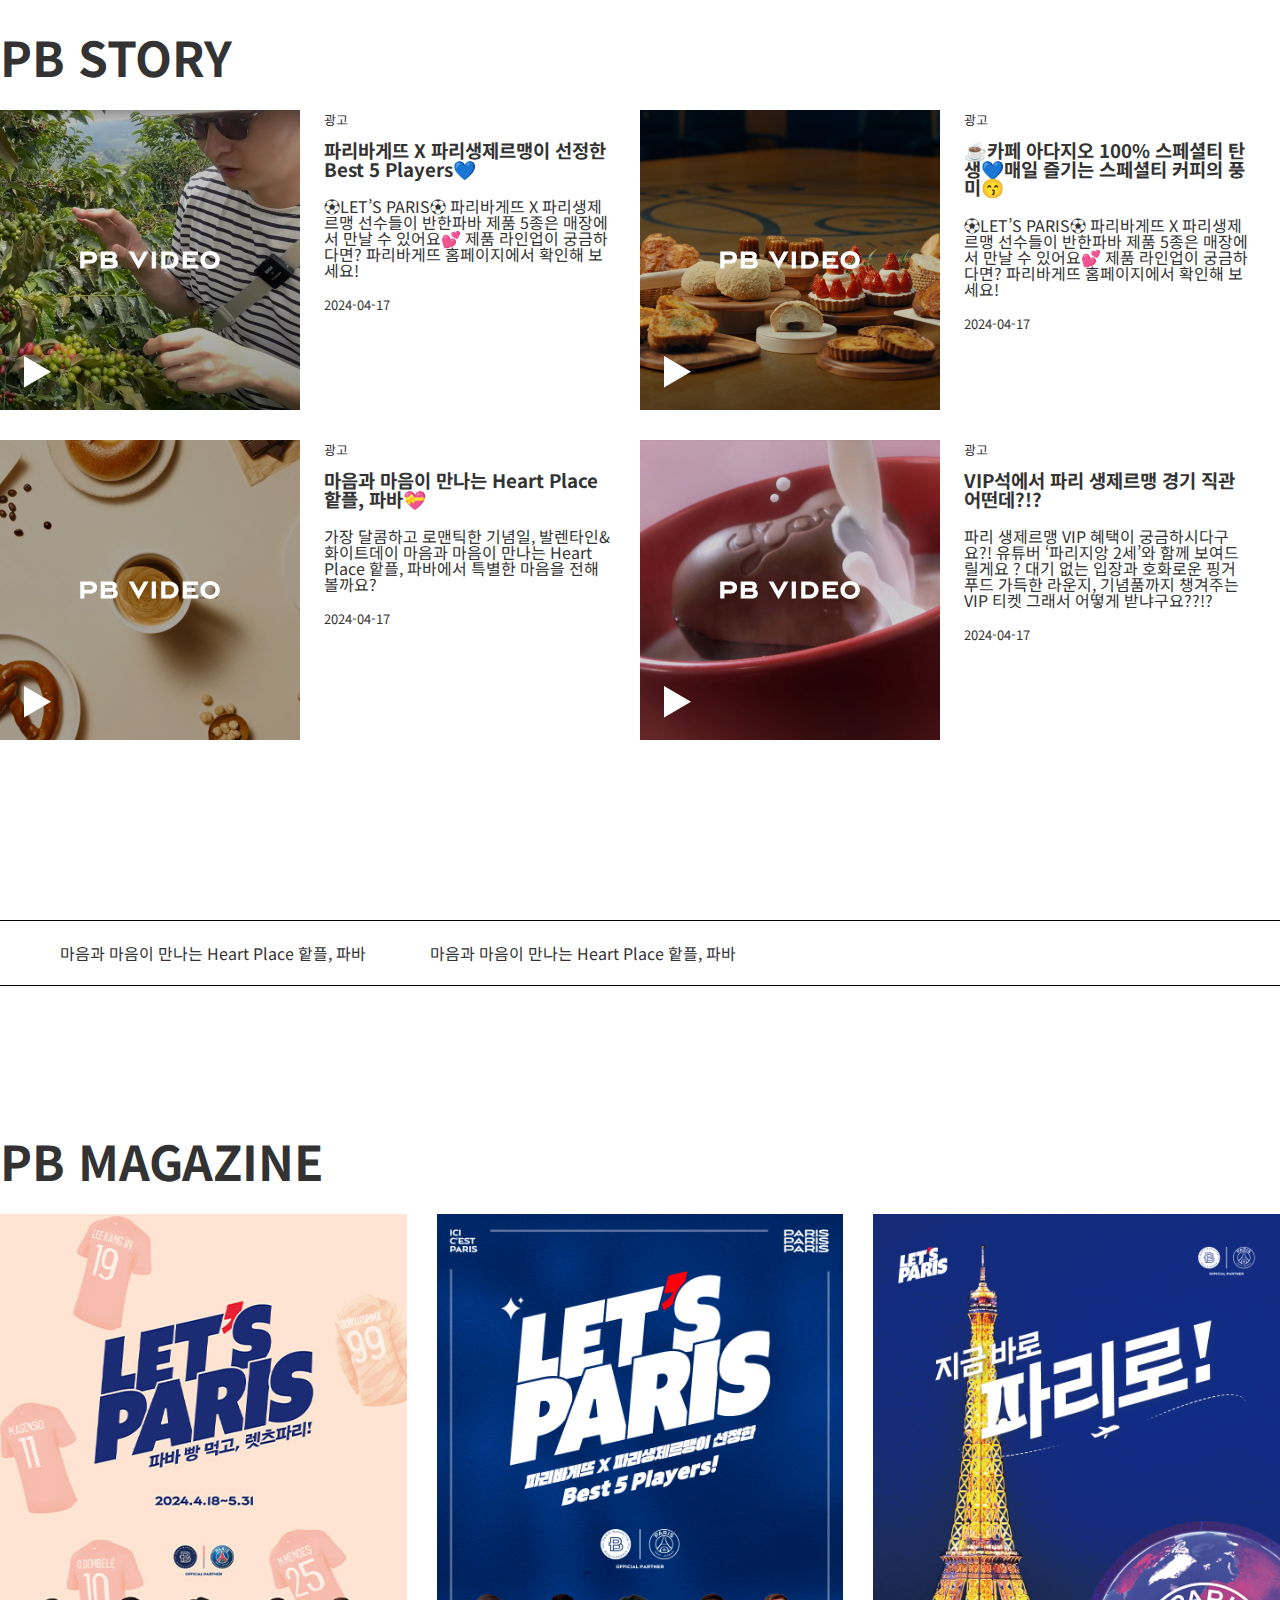
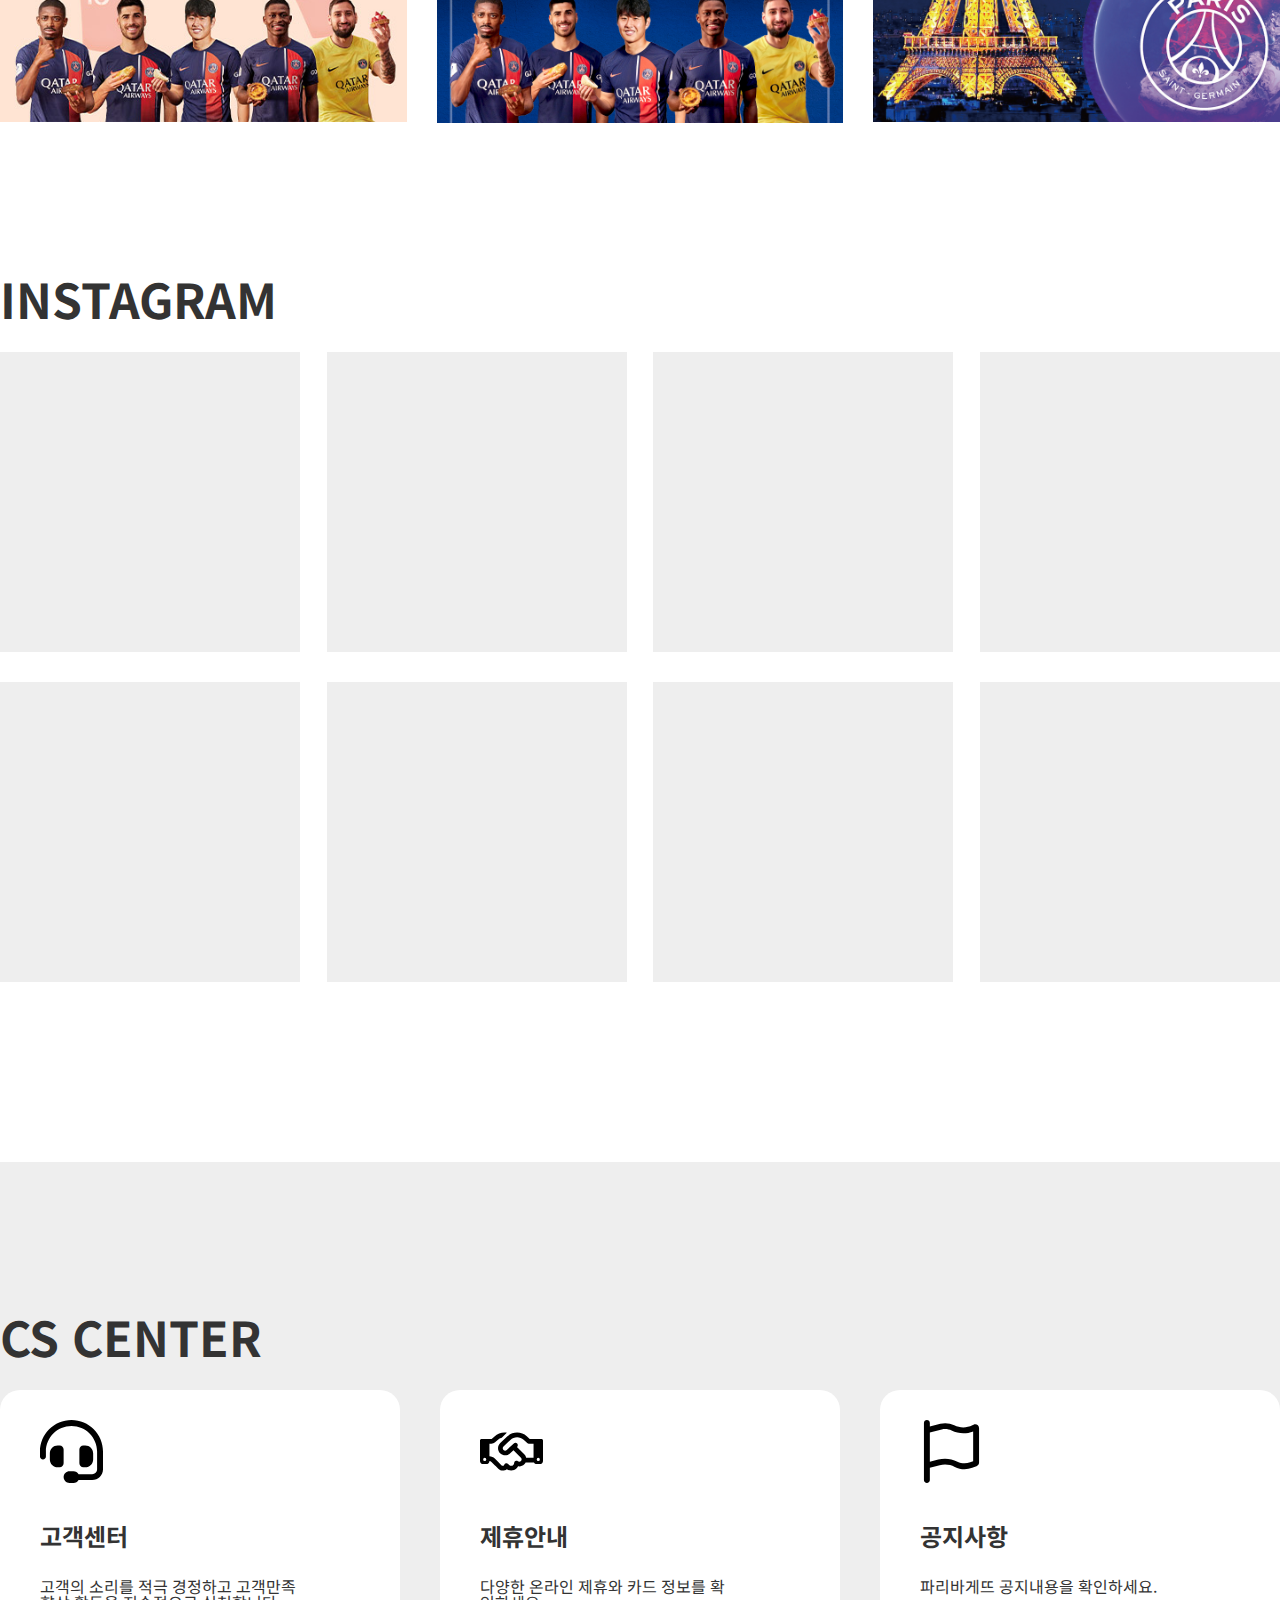
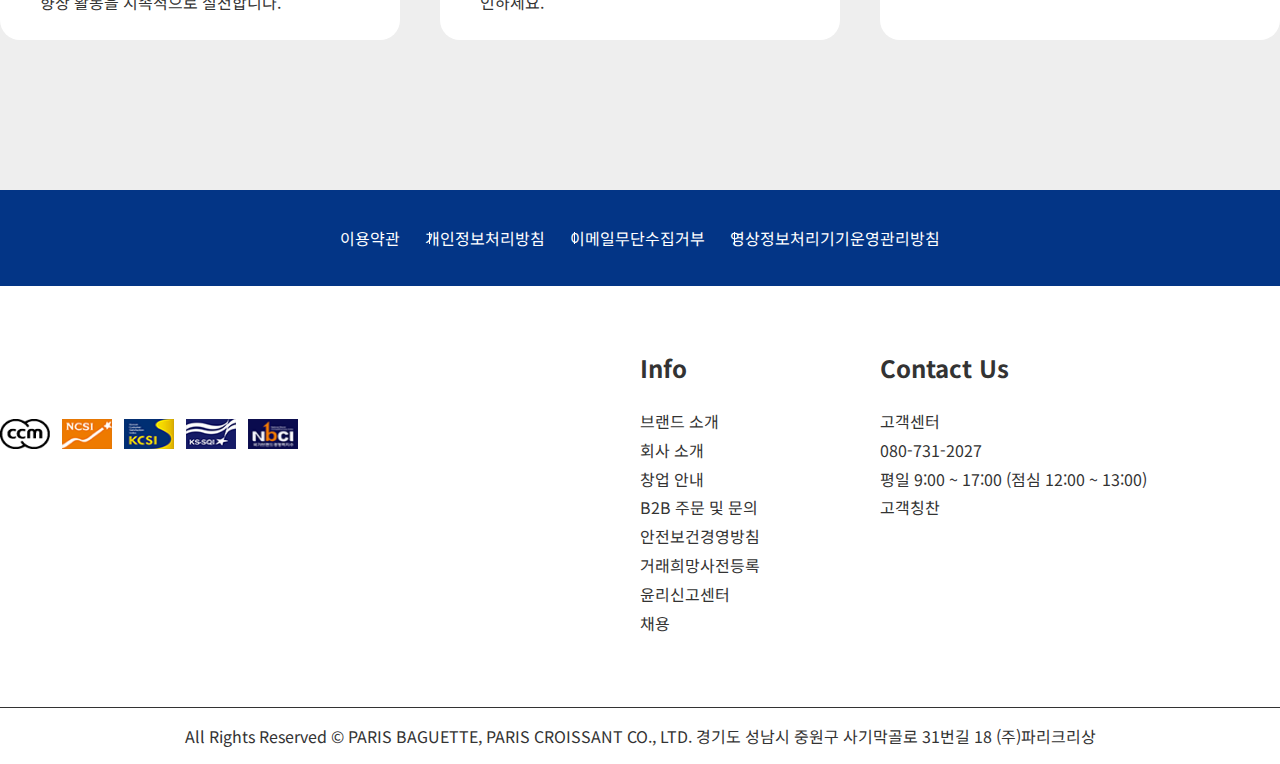
==== commit 6bc92527: "Update index.html" ====
--- a/paris/index.html
+++ b/paris/index.html
@@ -17,7 +17,7 @@
                     <li>파바 스토리</li>
                     <li>상품 안내</li>
                 </ul>
-                <h1><img src="paris/img/logo.png" alt="로고이미지"></h1>
+                <h1><img src="https://migeunjo612.github.io/portfolio/paris/img/logo.png" alt="로고이미지"></h1>
                 <ul>
                     <li>갤러리</li>
                     <li>매장 정보</li>
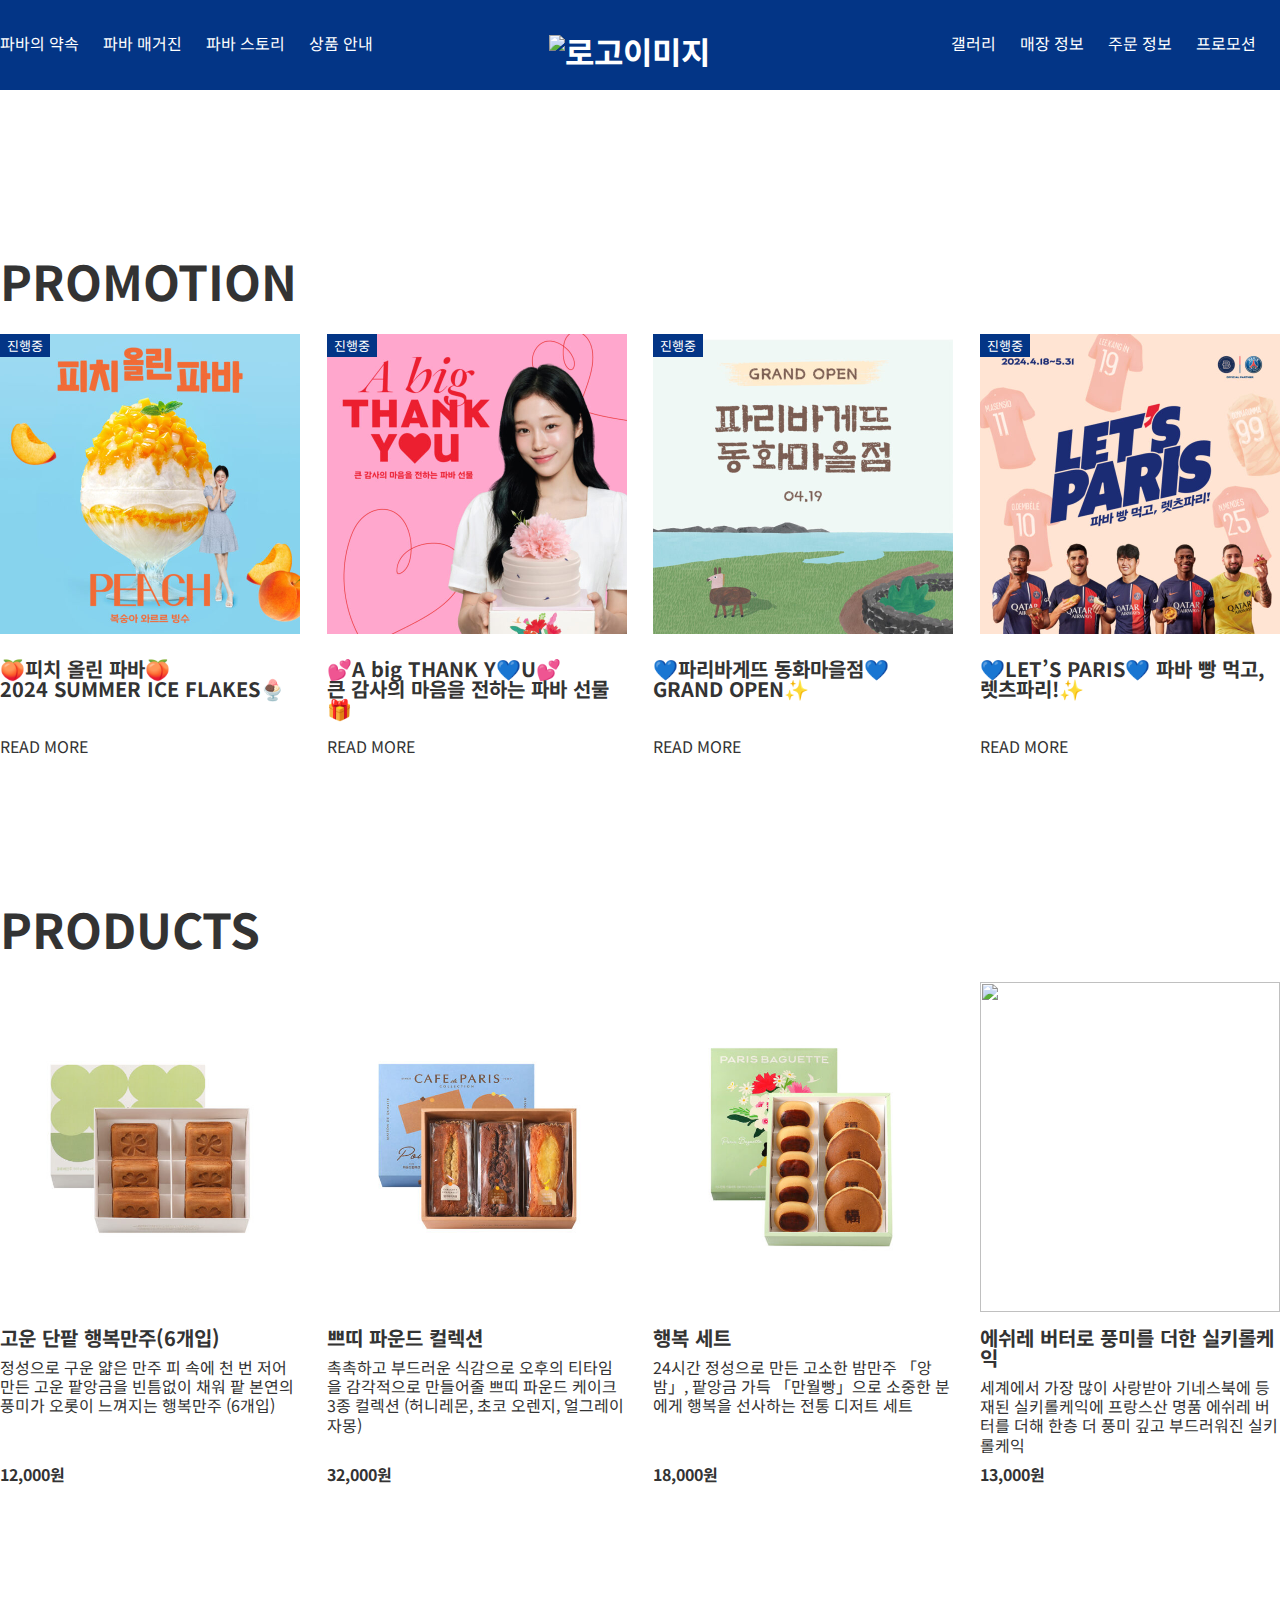
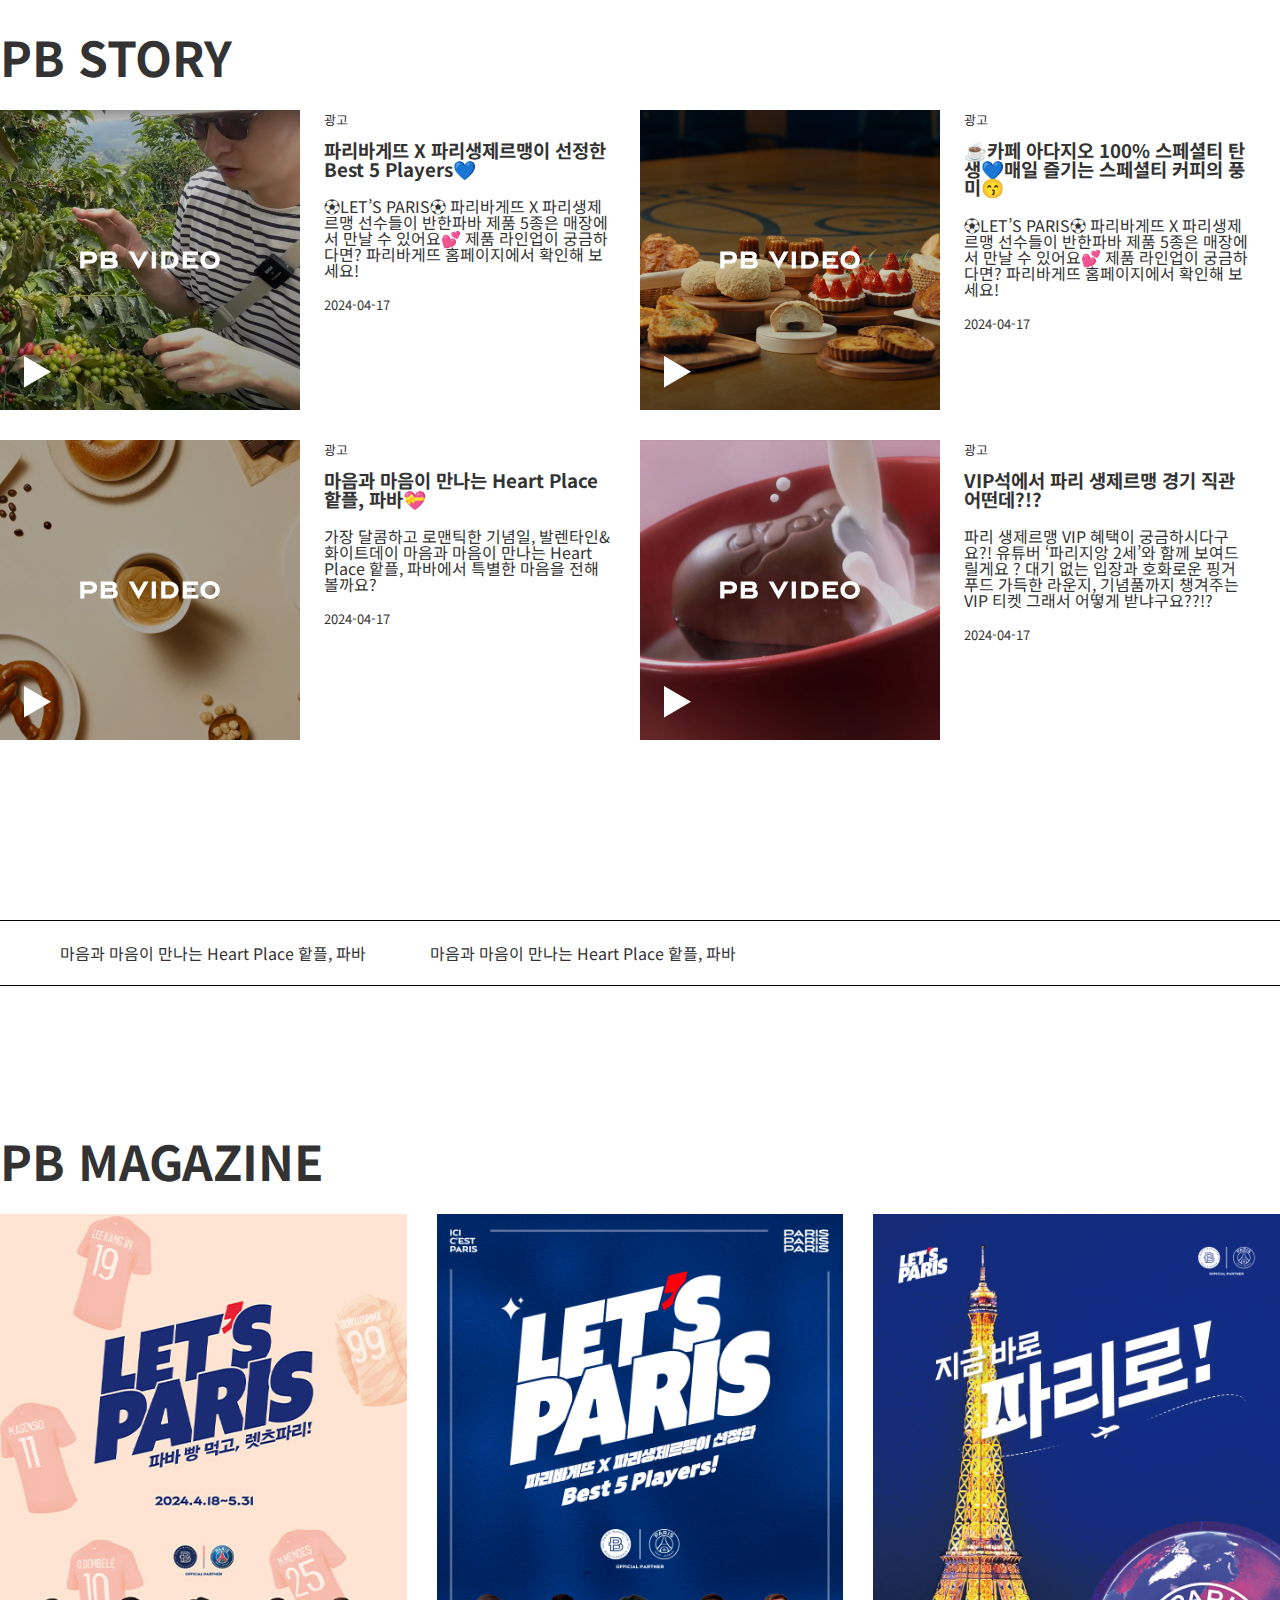
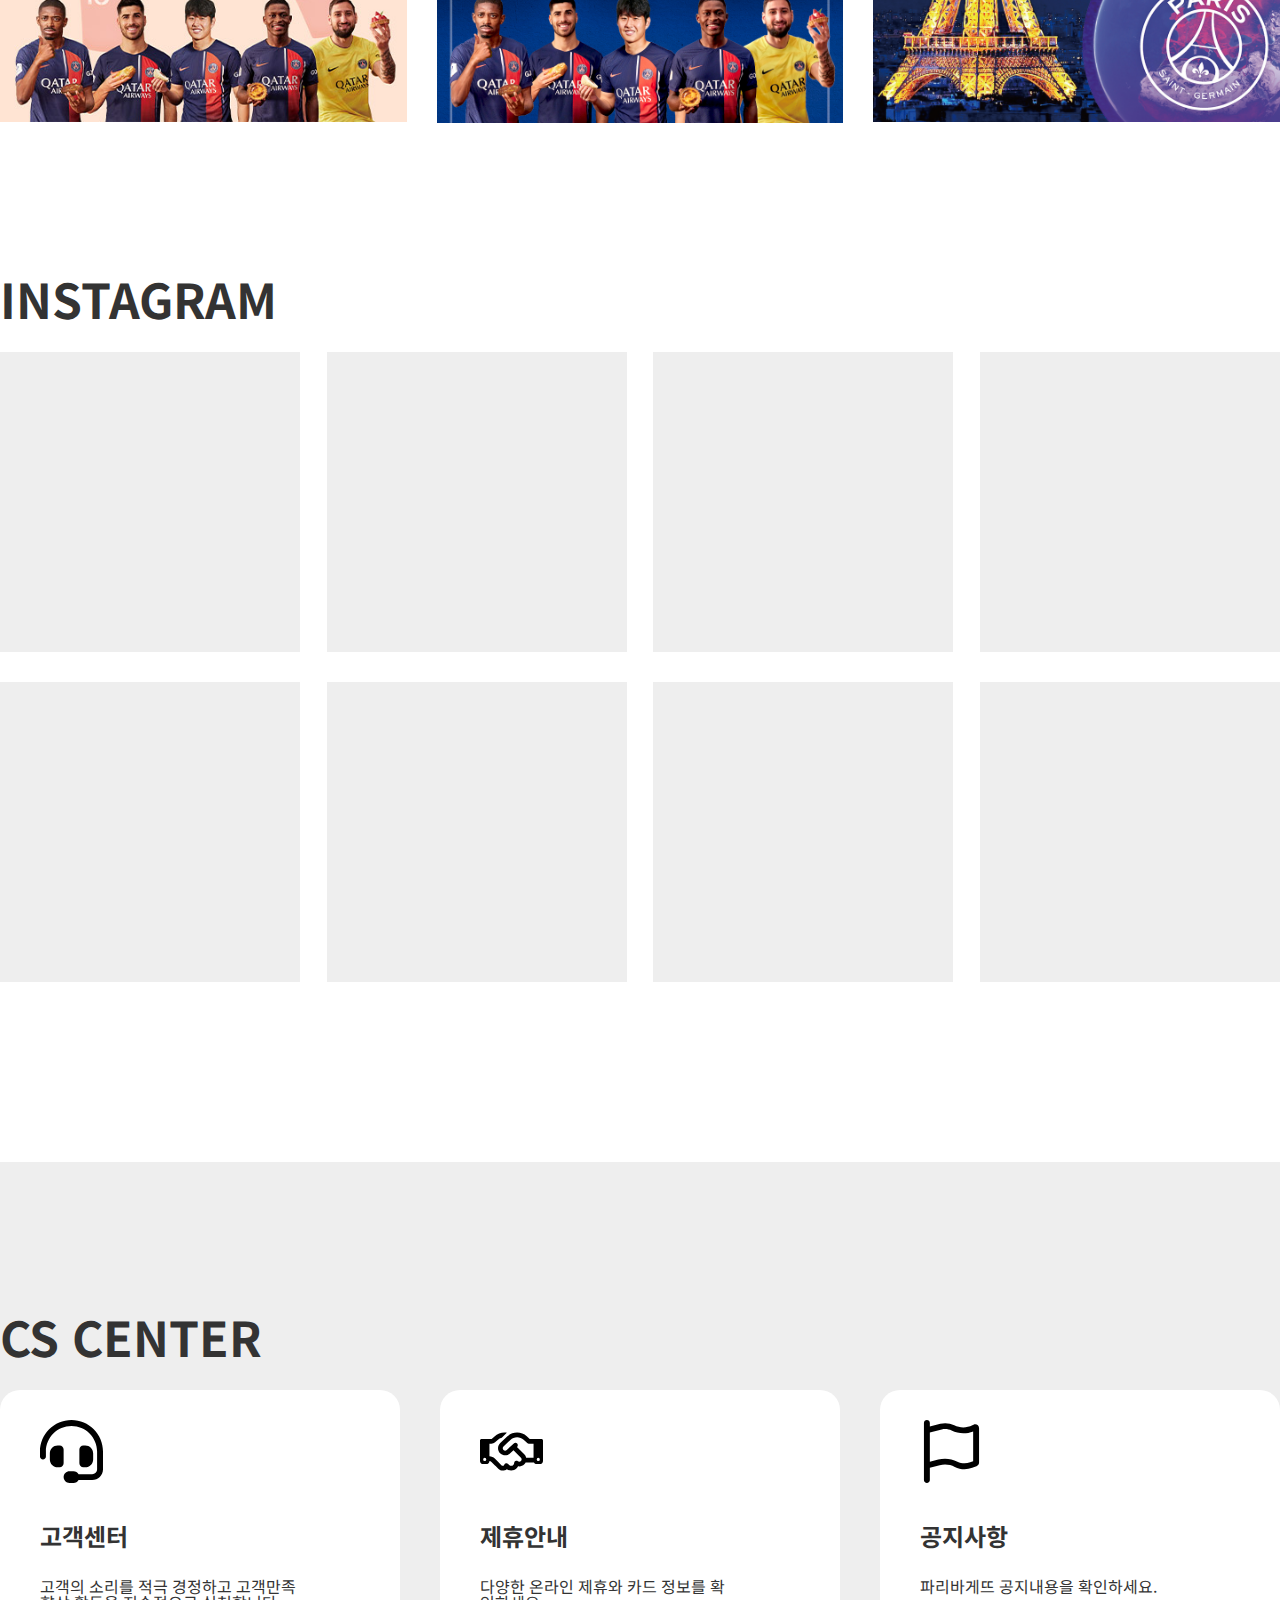
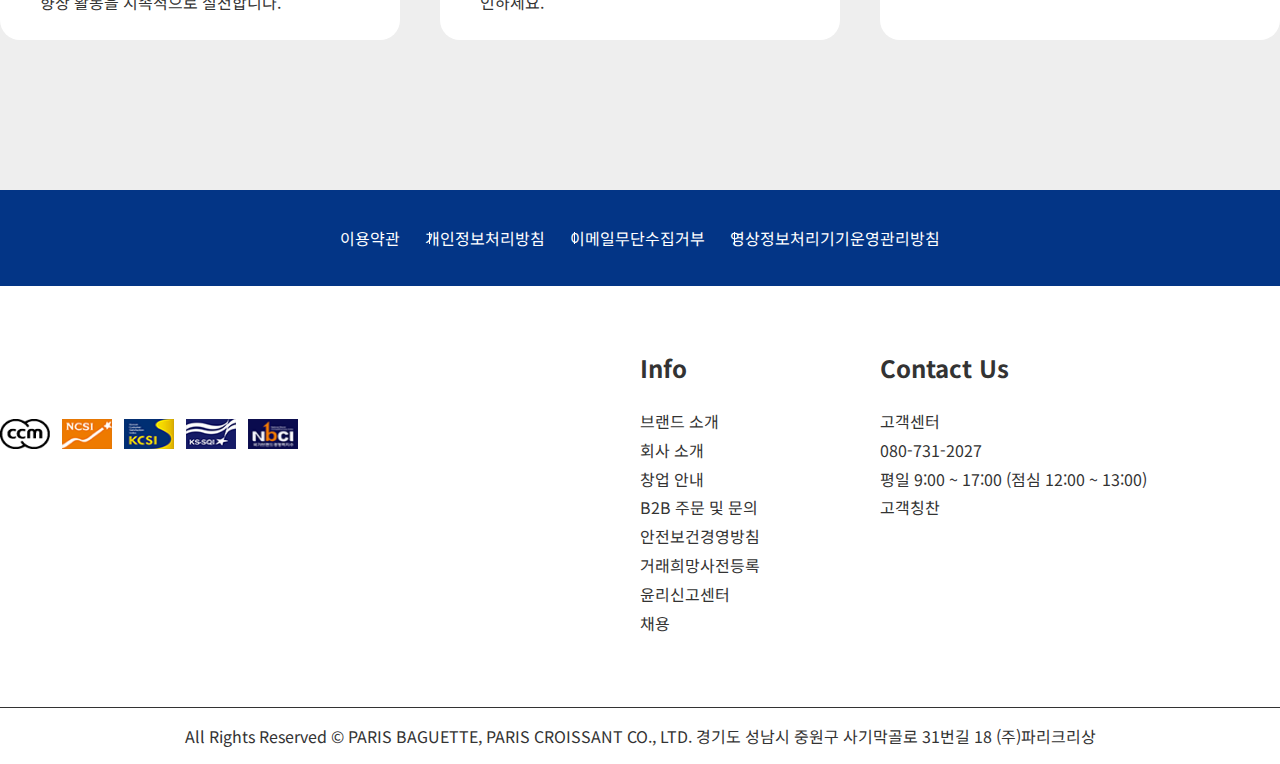
==== commit d3a8180a: "Update index.html" ====
--- a/paris/index.html
+++ b/paris/index.html
@@ -17,7 +17,7 @@
                     <li>파바 스토리</li>
                     <li>상품 안내</li>
                 </ul>
-                <h1><img src="https://migeunjo612.github.io/portfolio/paris/img/logo.png" alt="로고이미지"></h1>
+                <h1><img src="paris/img/logo.png" alt="로고이미지"></h1>
                 <ul>
                     <li>갤러리</li>
                     <li>매장 정보</li>
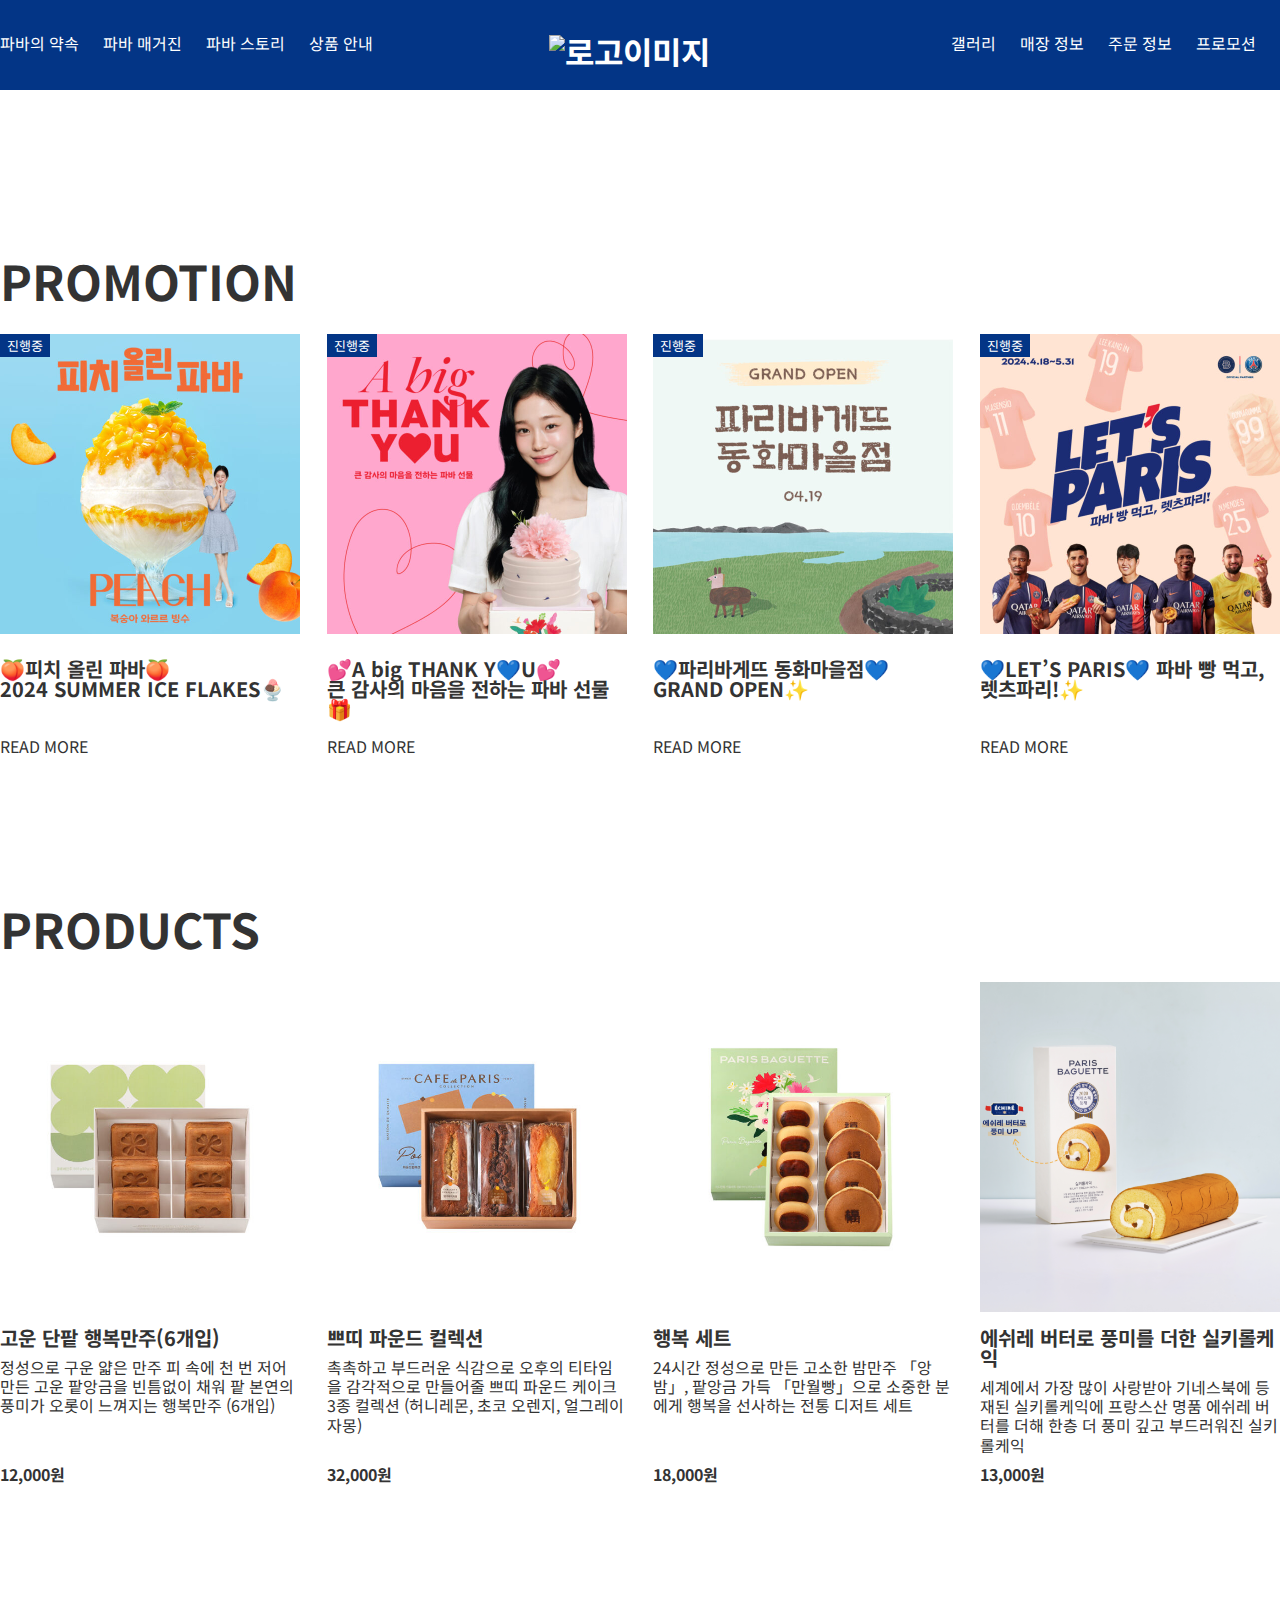
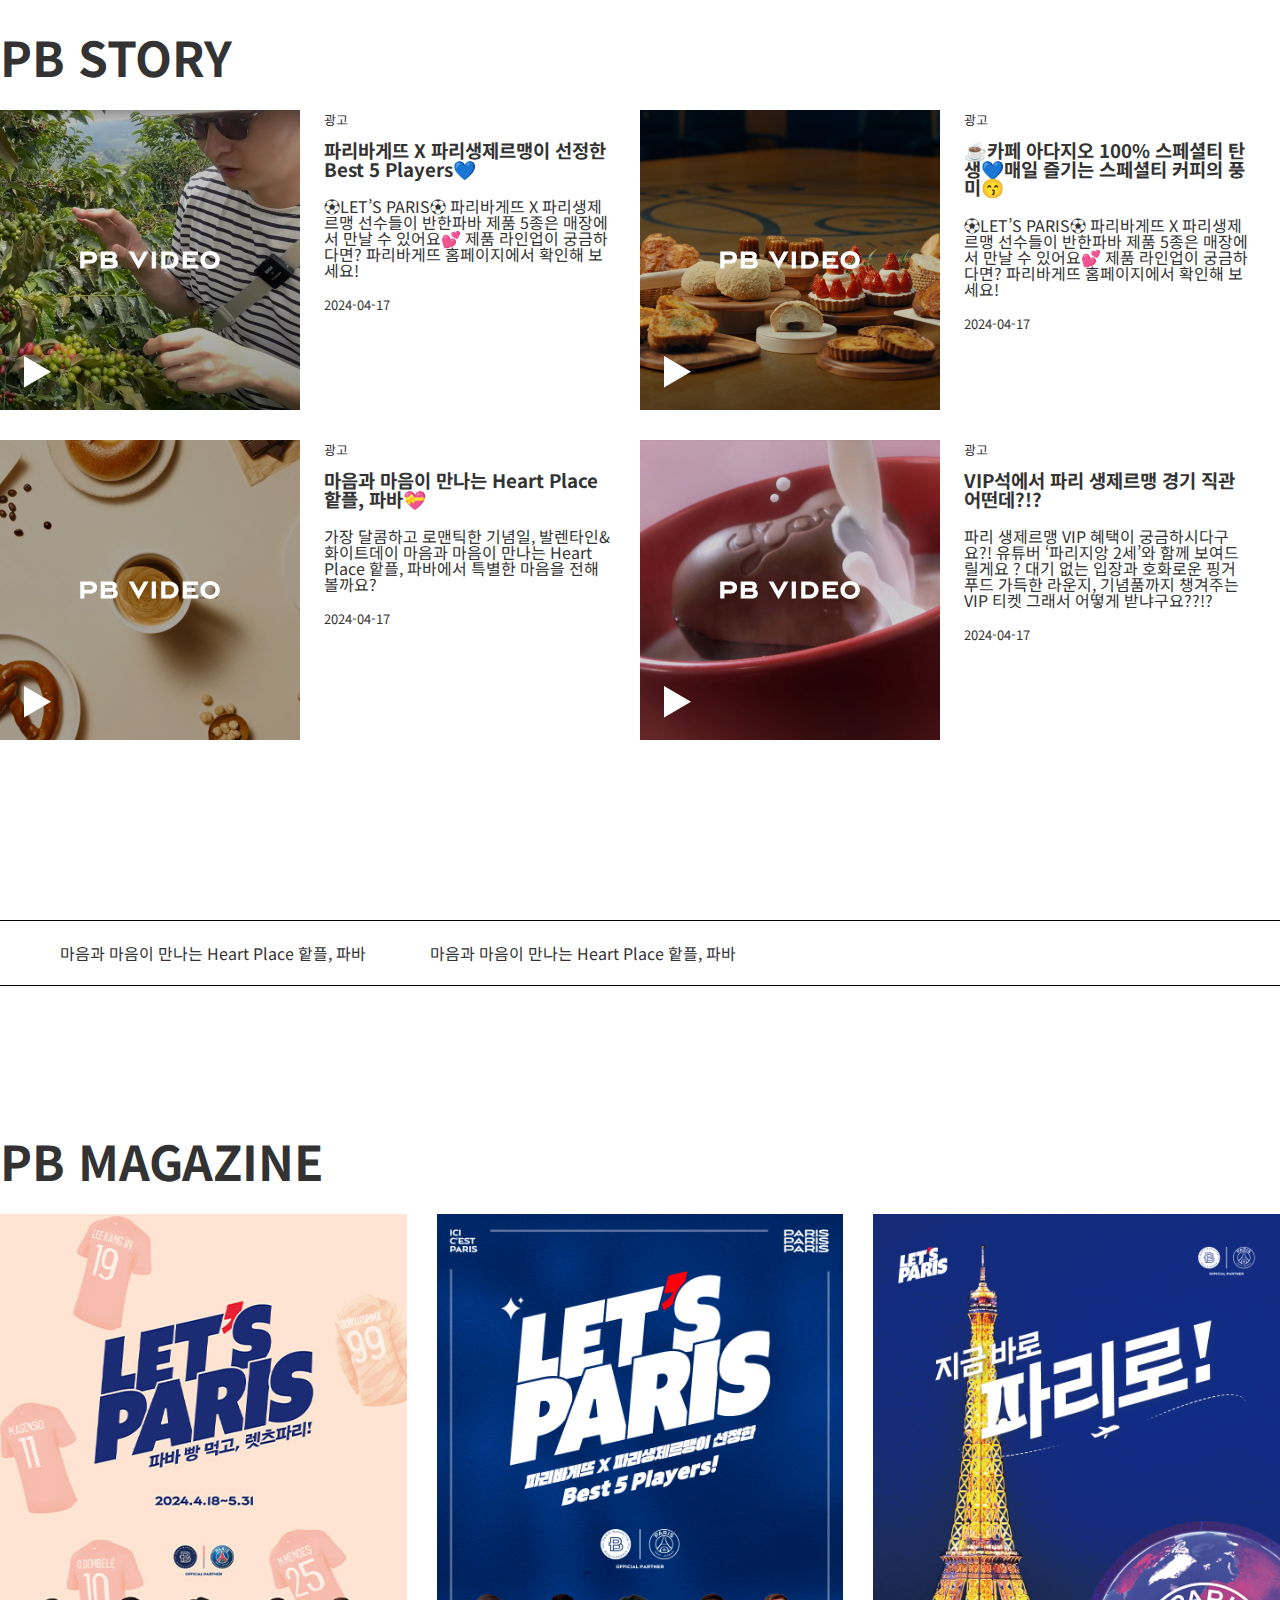
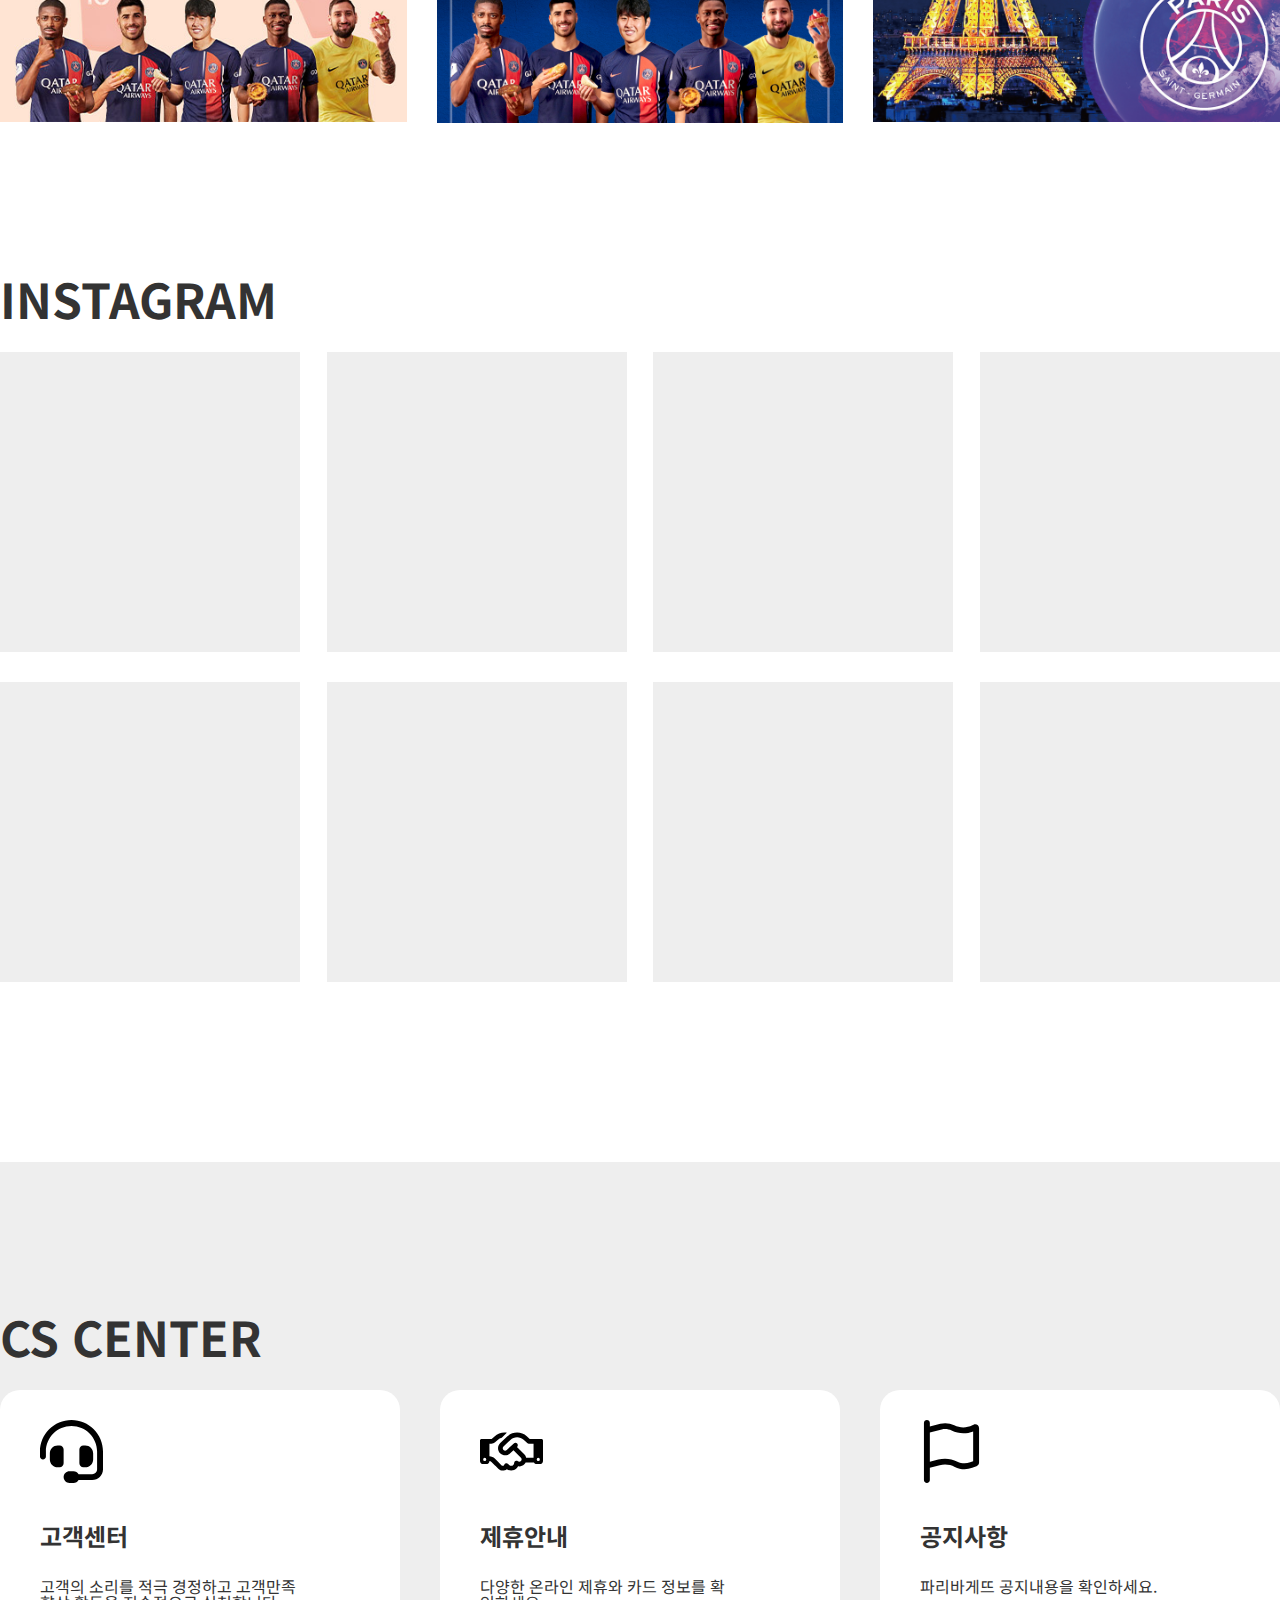
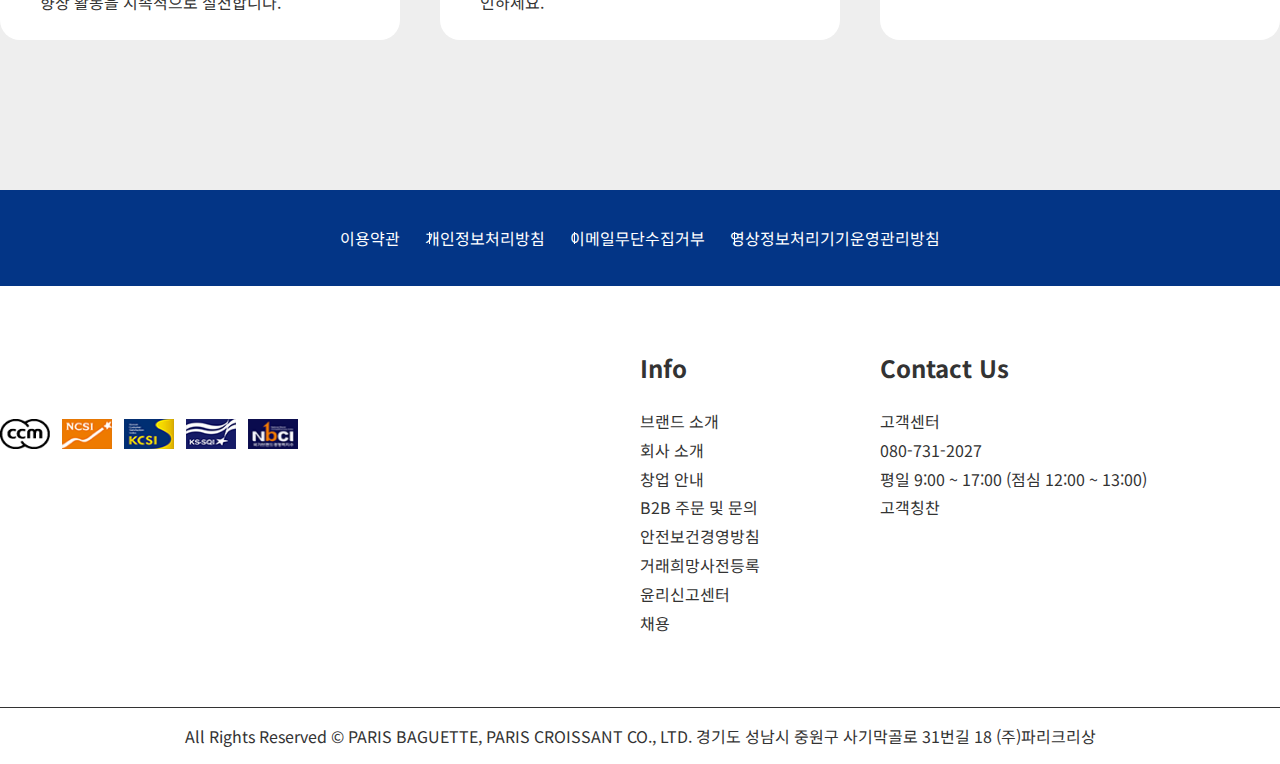
==== commit 2ebbf9ce: "Update index.html" ====
--- a/paris/index.html
+++ b/paris/index.html
@@ -130,7 +130,7 @@
                     </div>
                 </li>
                 <li>
-                    <img src="/img/prod_04.png" alt="">
+                    <img src="img/prod_04.png" alt="">
                     <div>
                         <h3>에쉬레 버터로 풍미를 더한 실키롤케익</h3>
                         <p>
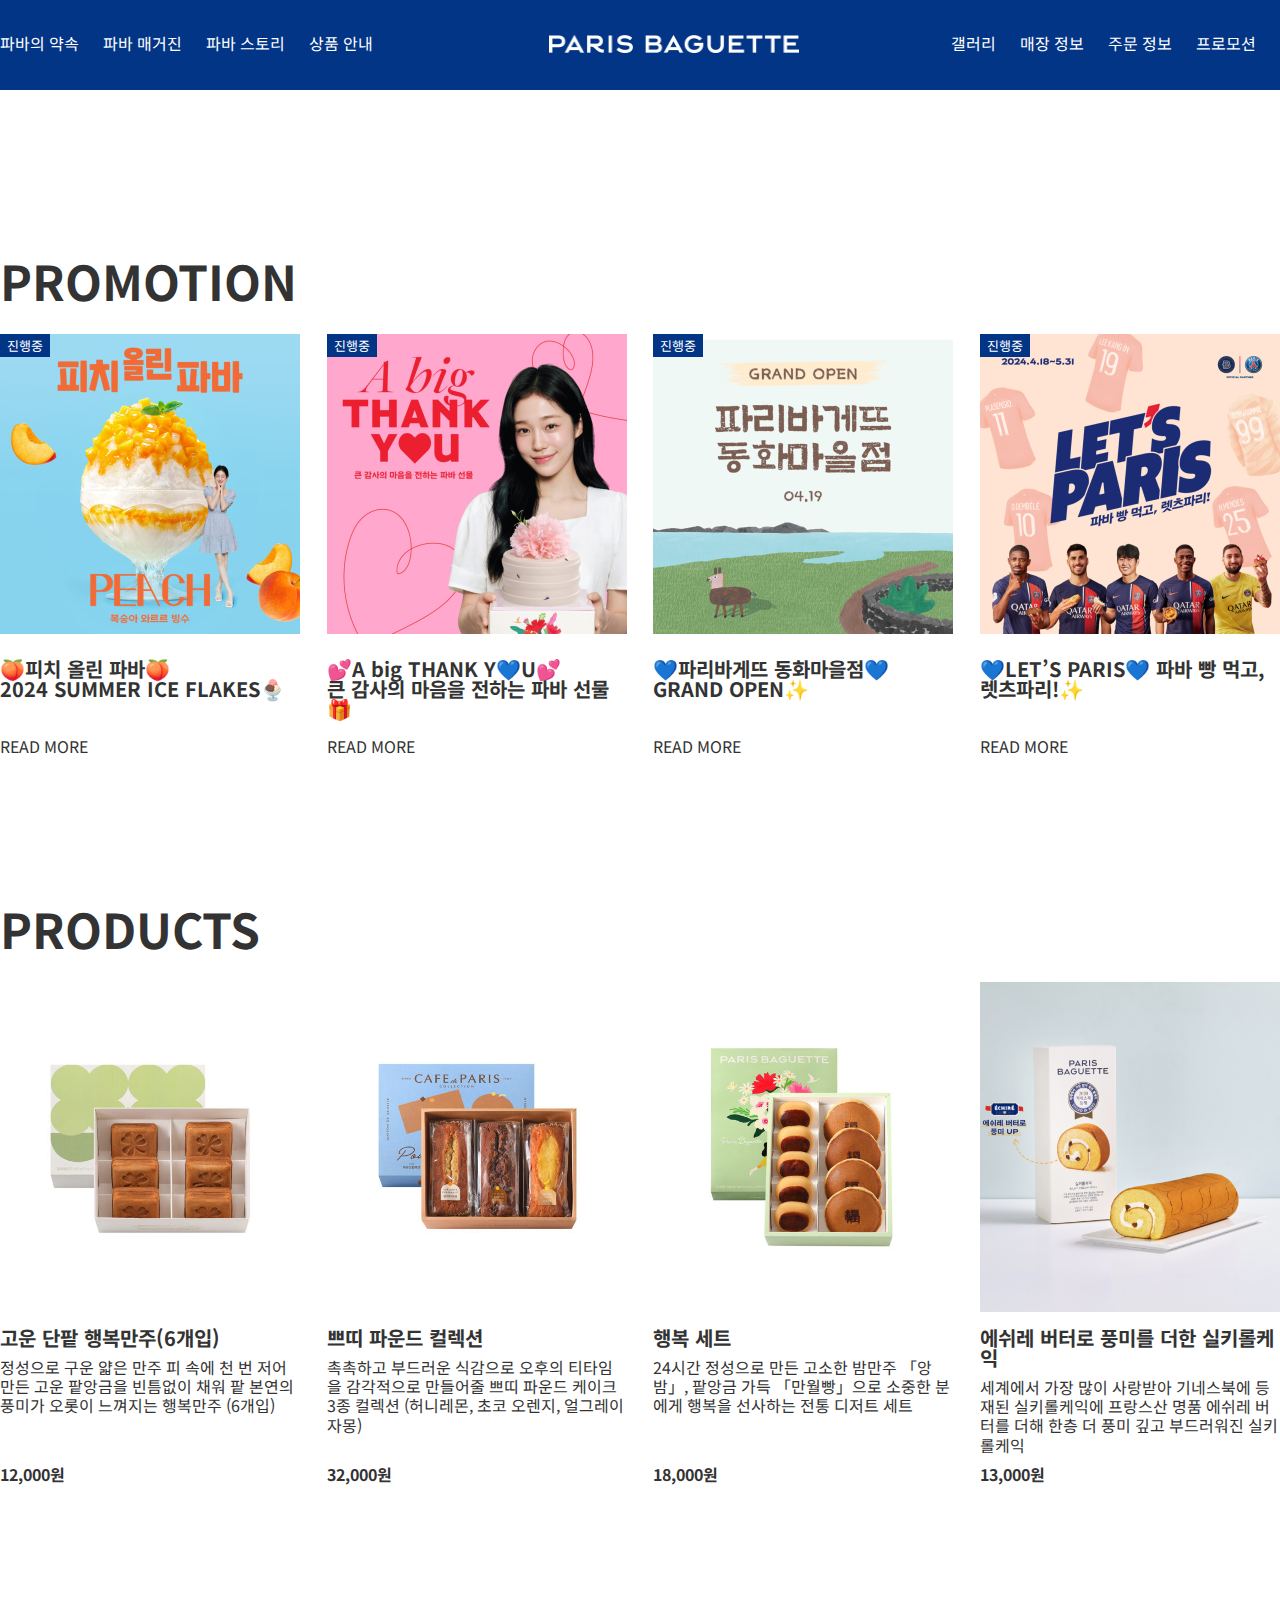
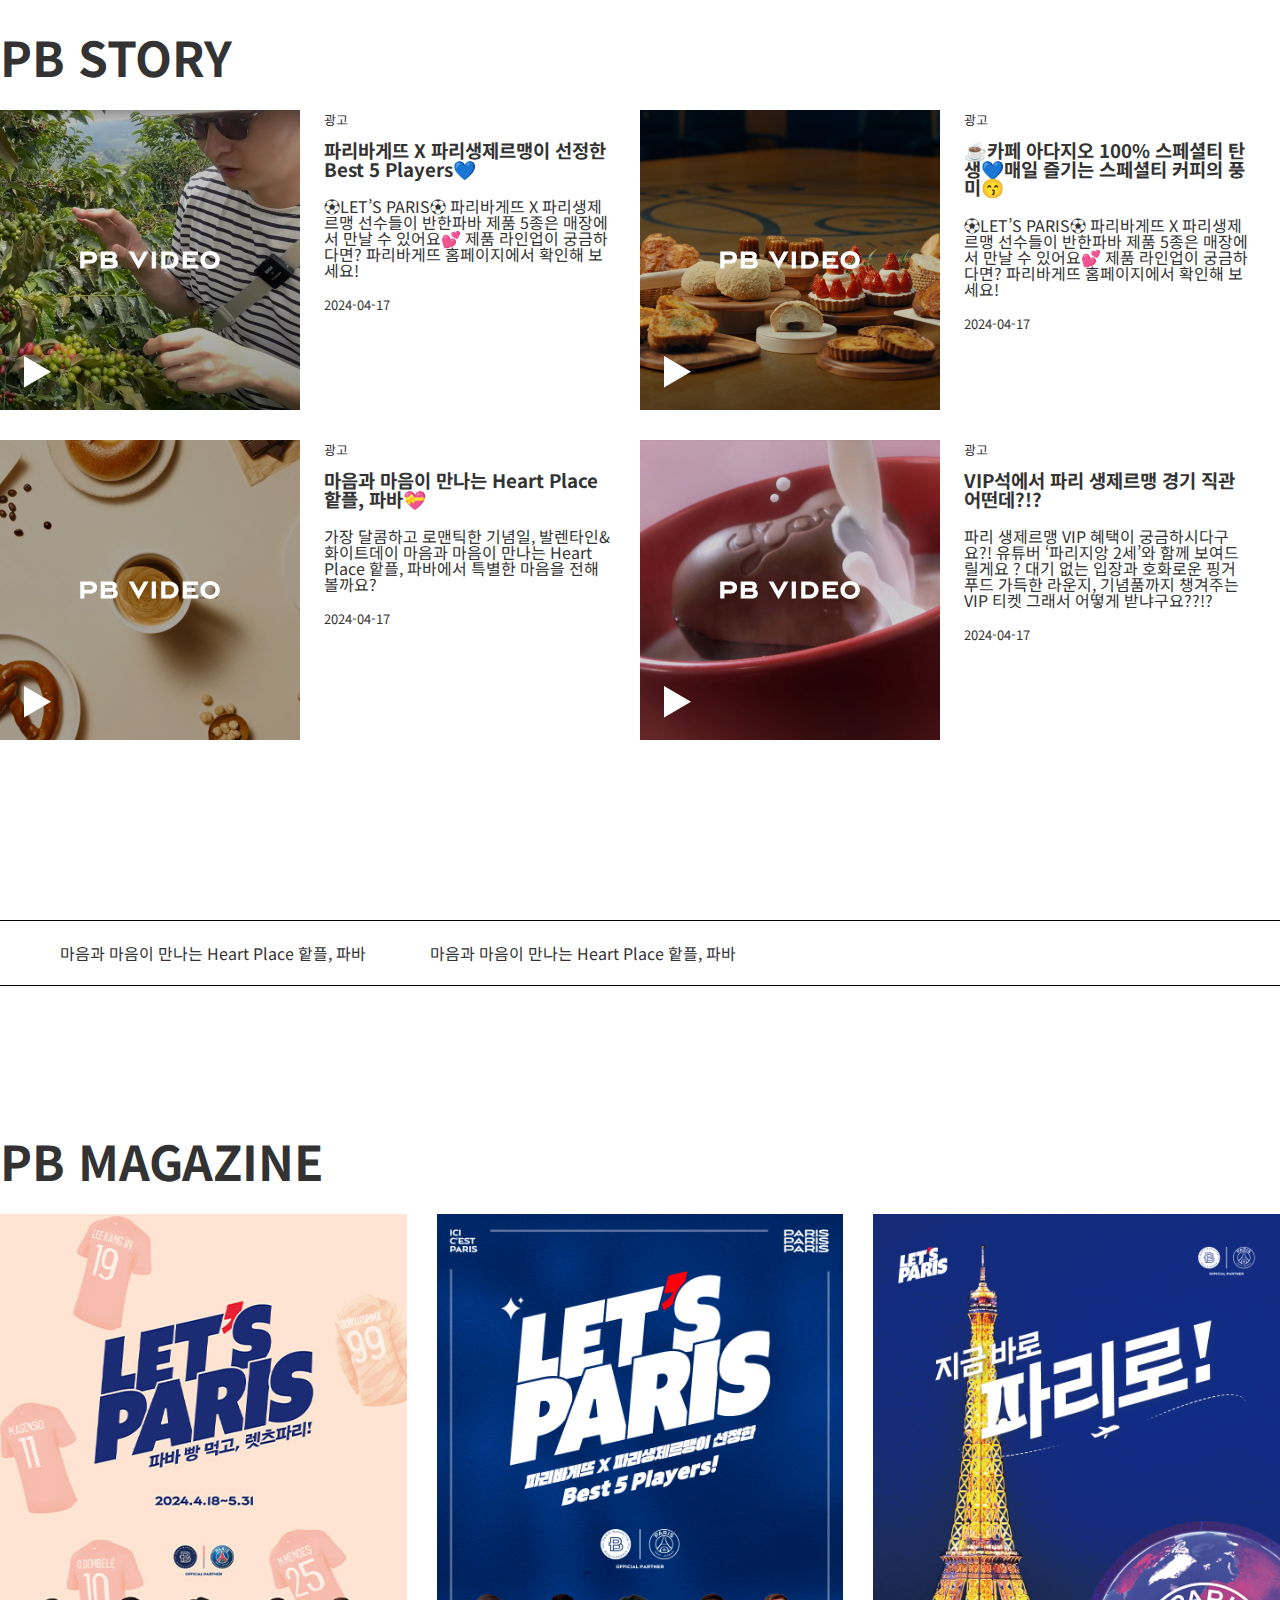
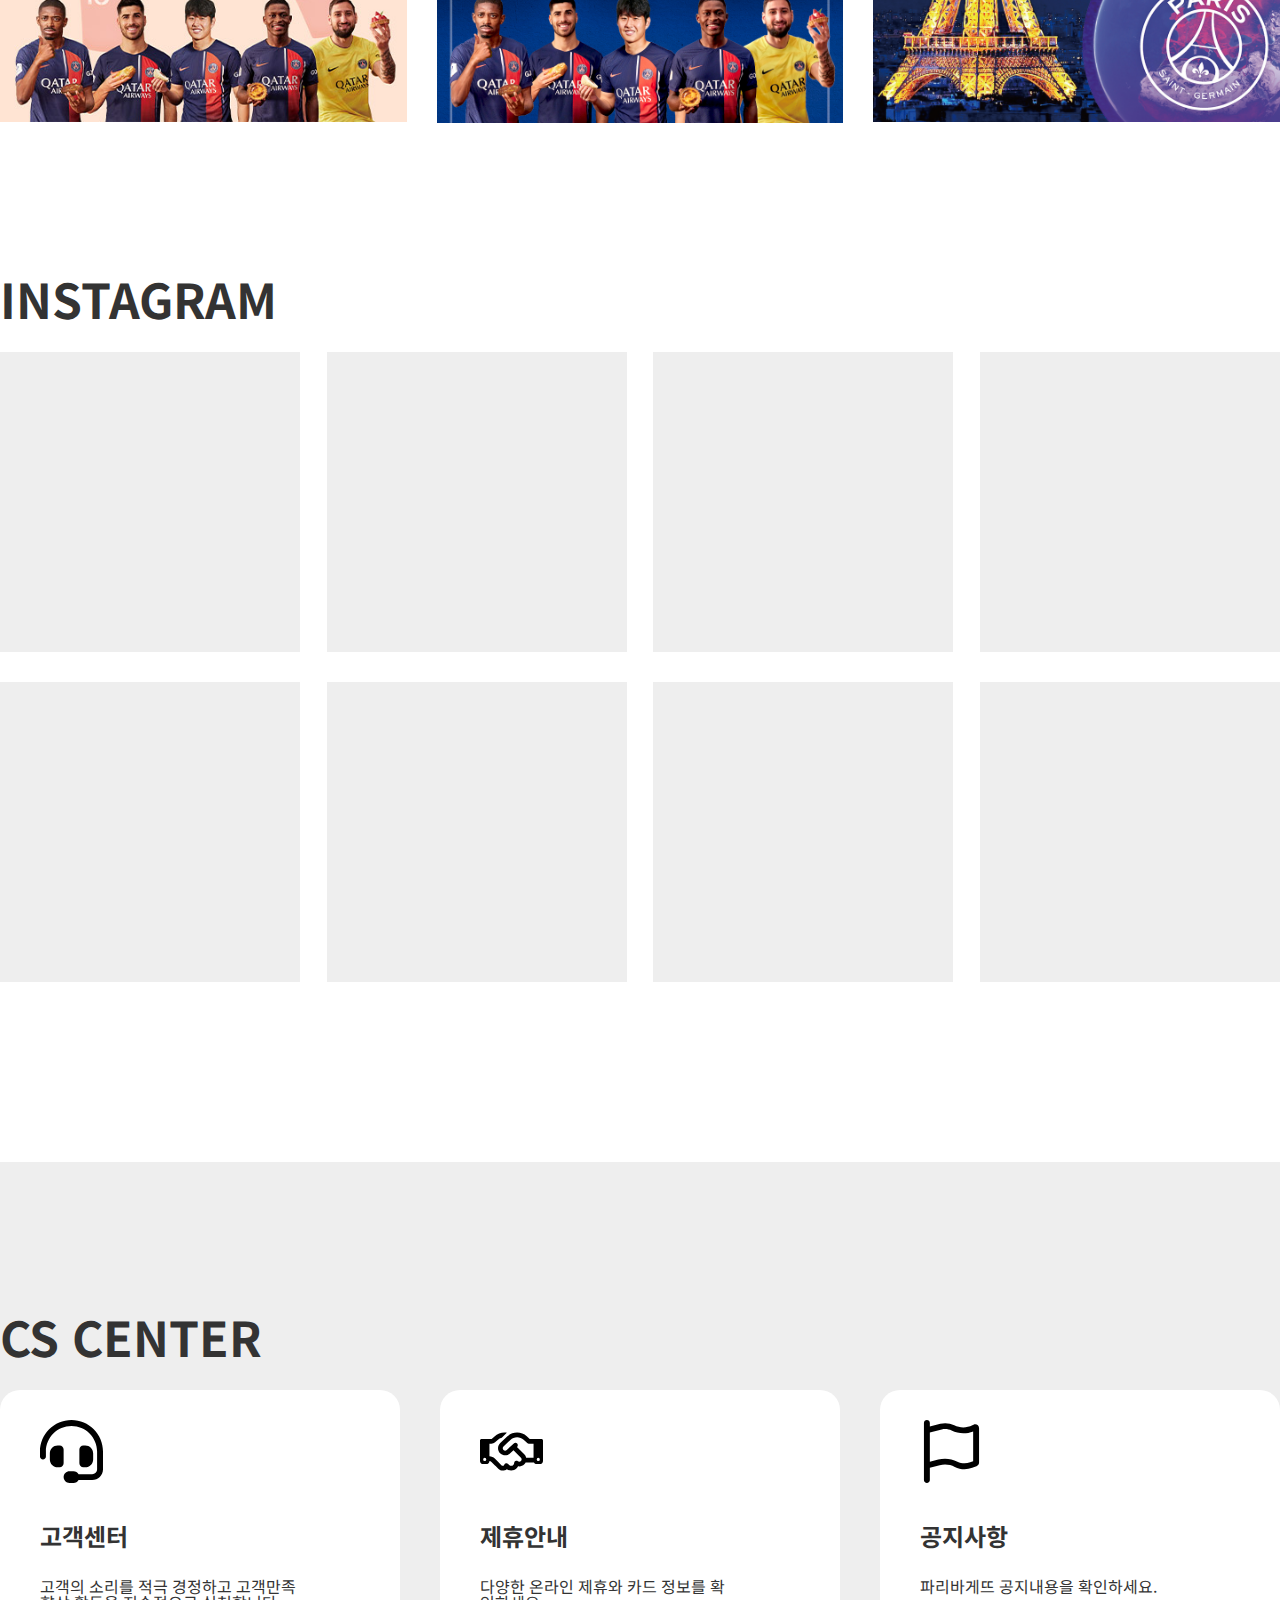
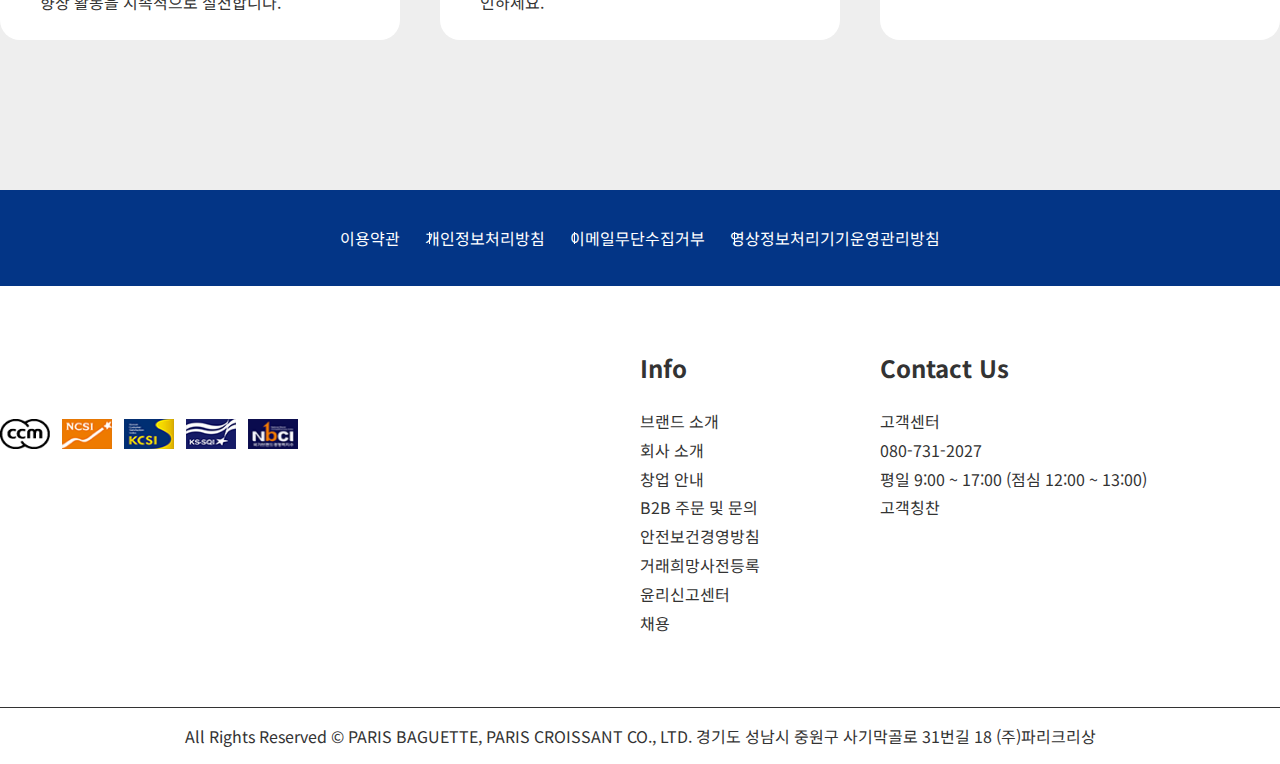
==== commit 4cf7ca3e: "Update index.html" ====
--- a/paris/index.html
+++ b/paris/index.html
@@ -17,7 +17,7 @@
                     <li>파바 스토리</li>
                     <li>상품 안내</li>
                 </ul>
-                <h1><img src="paris/img/logo.png" alt="로고이미지"></h1>
+                <h1><img src="img/logo.png" alt="로고이미지"></h1>
                 <ul>
                     <li>갤러리</li>
                     <li>매장 정보</li>
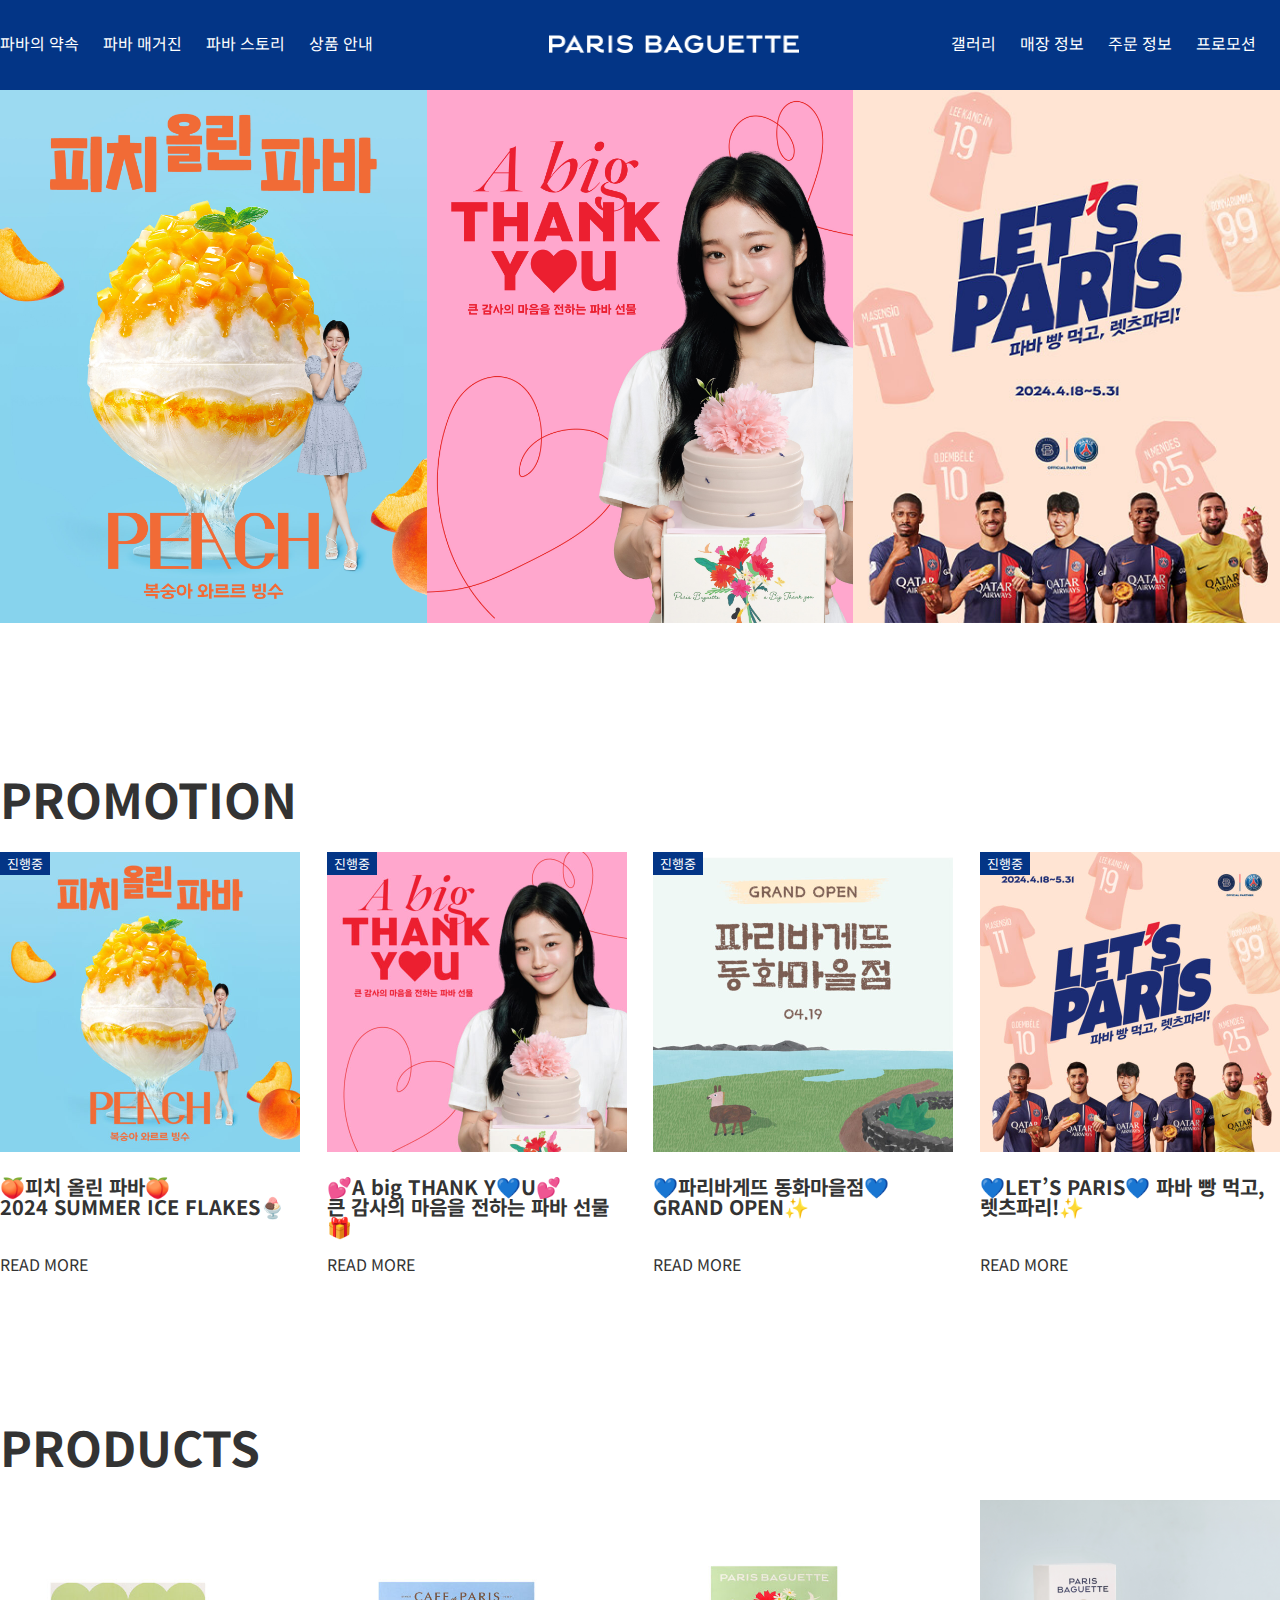
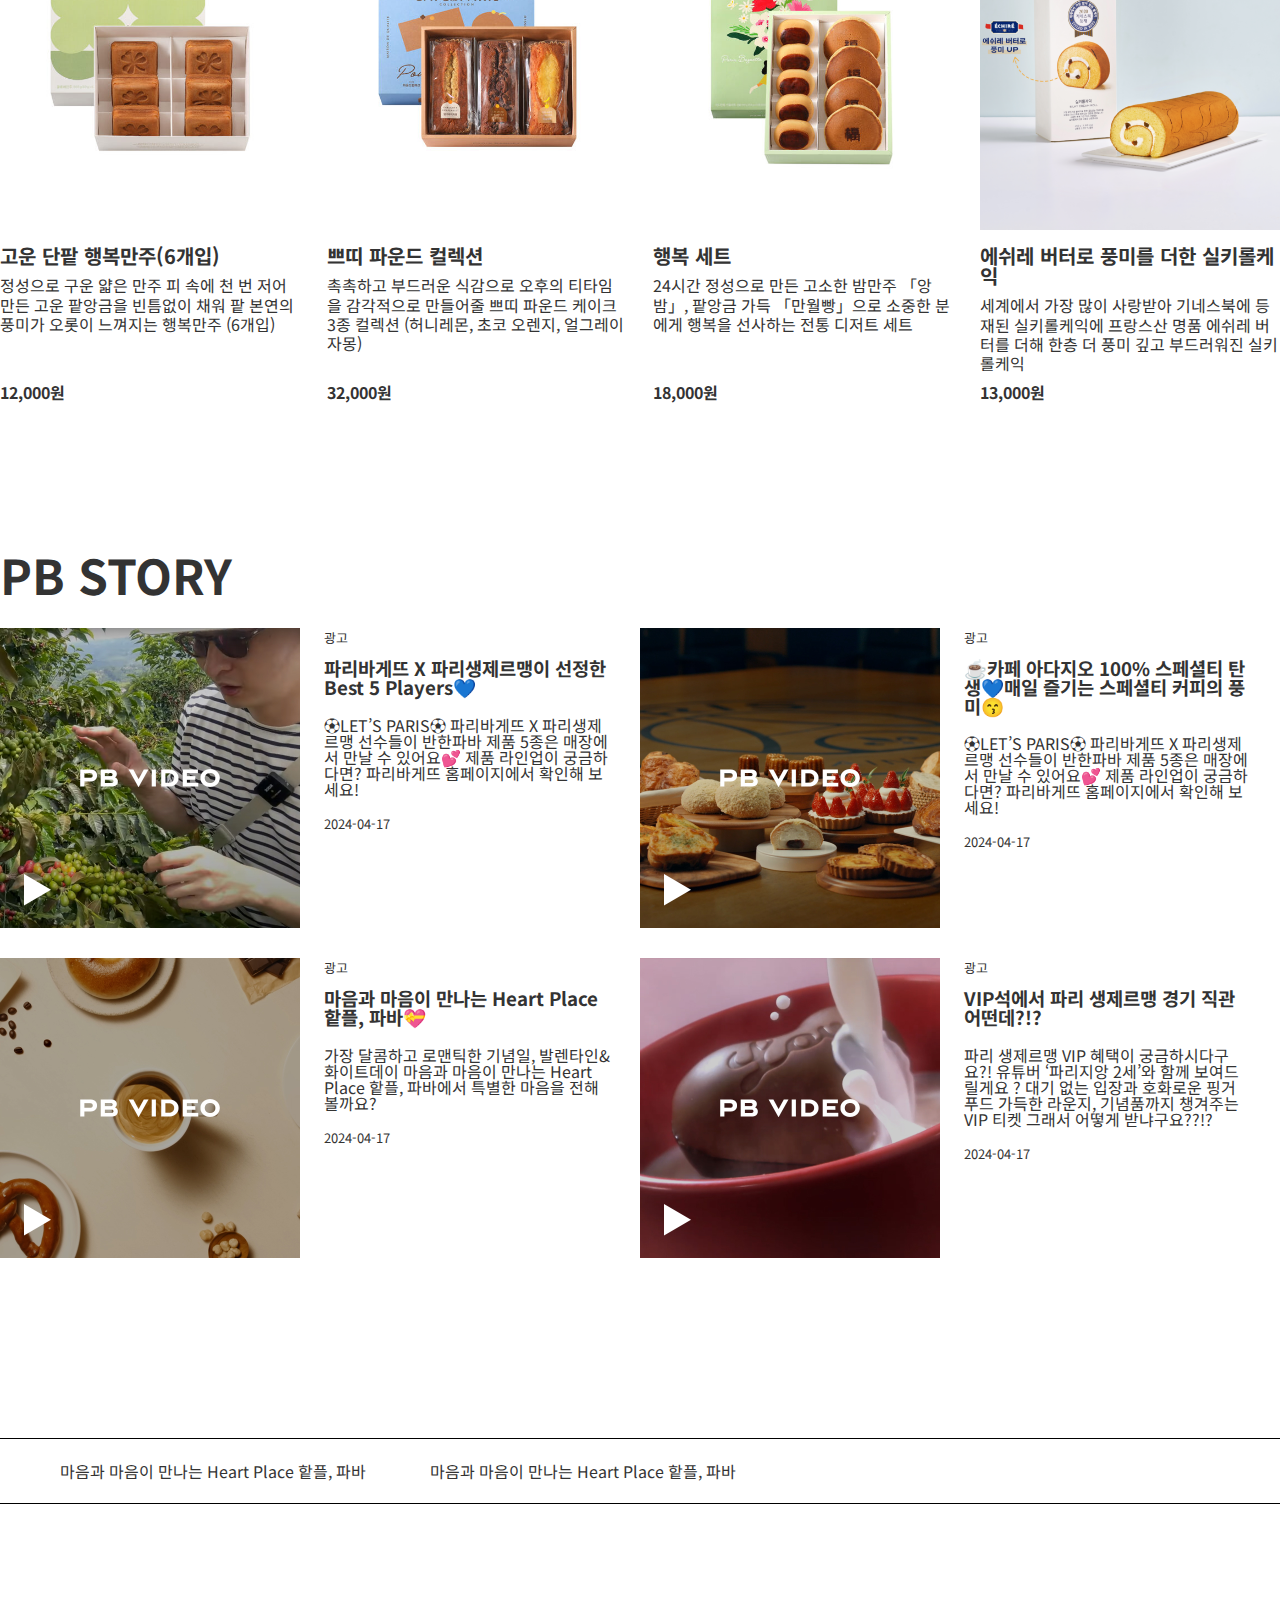
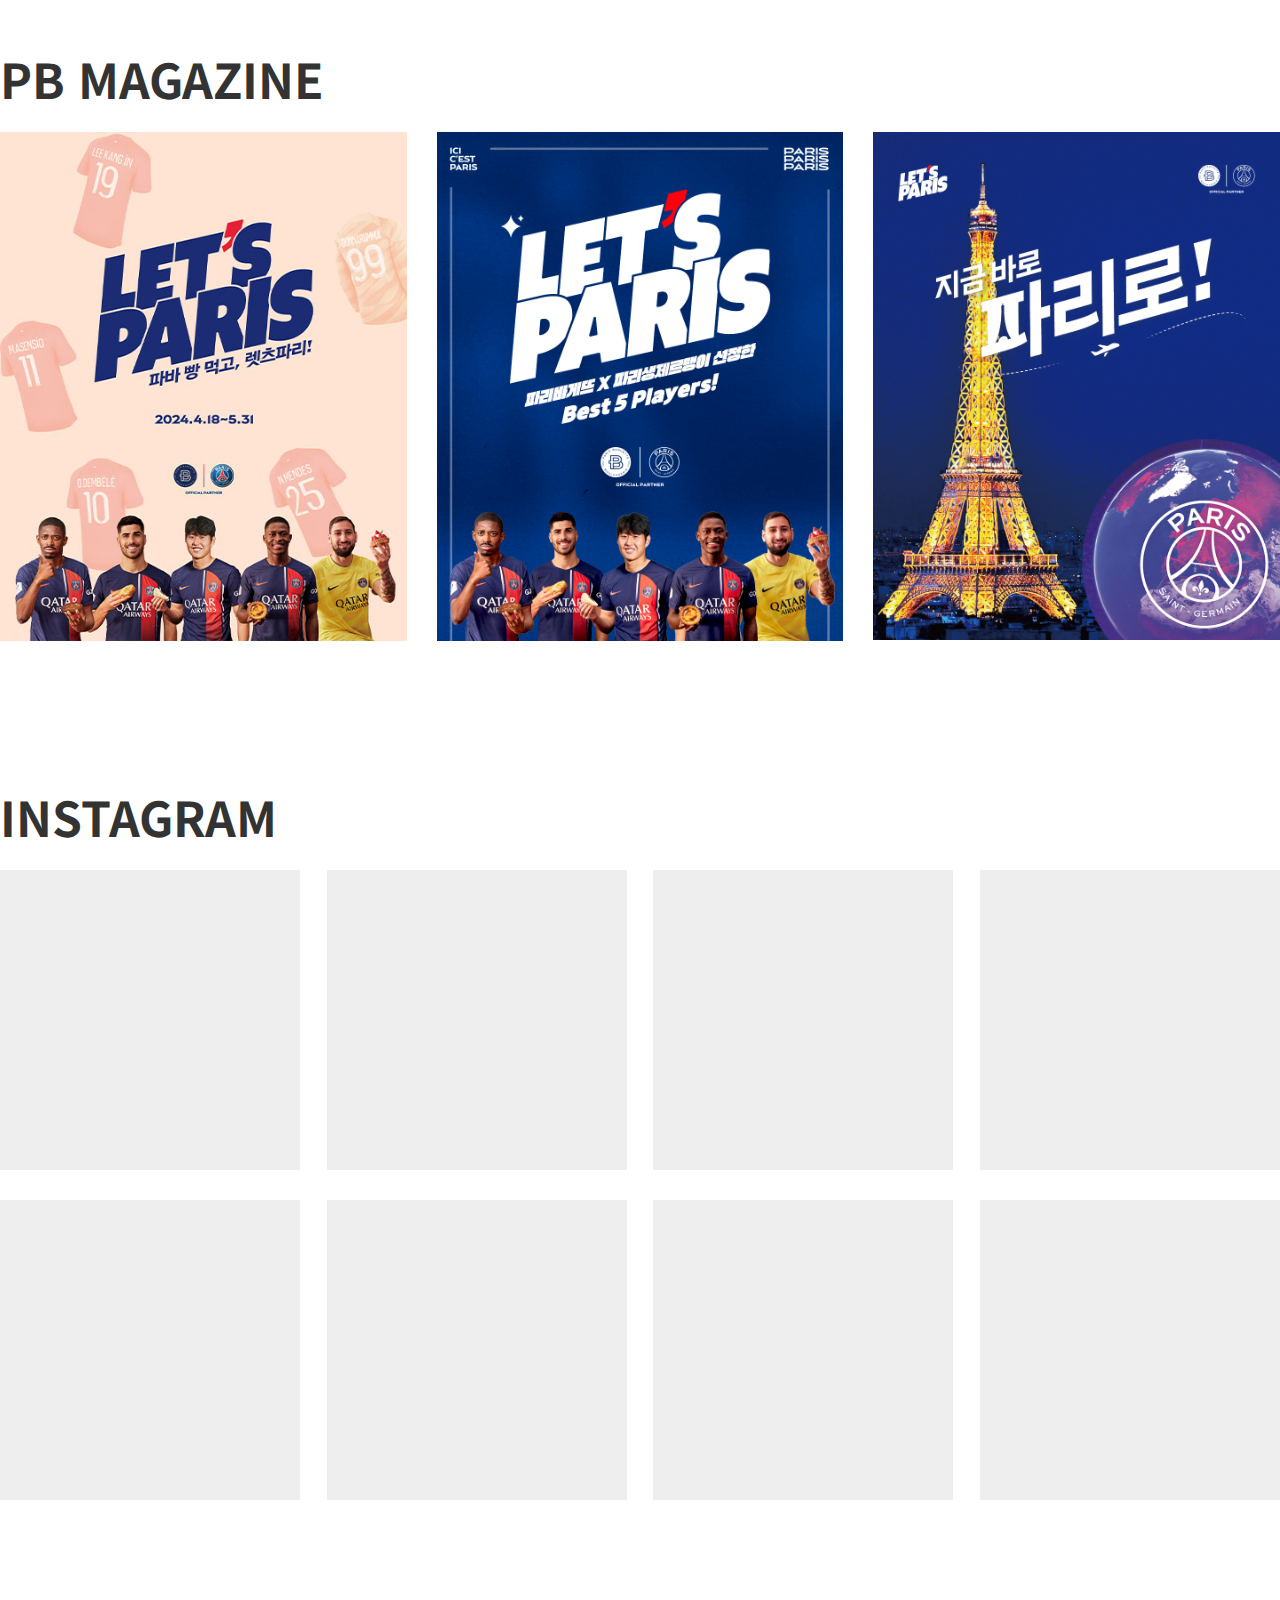
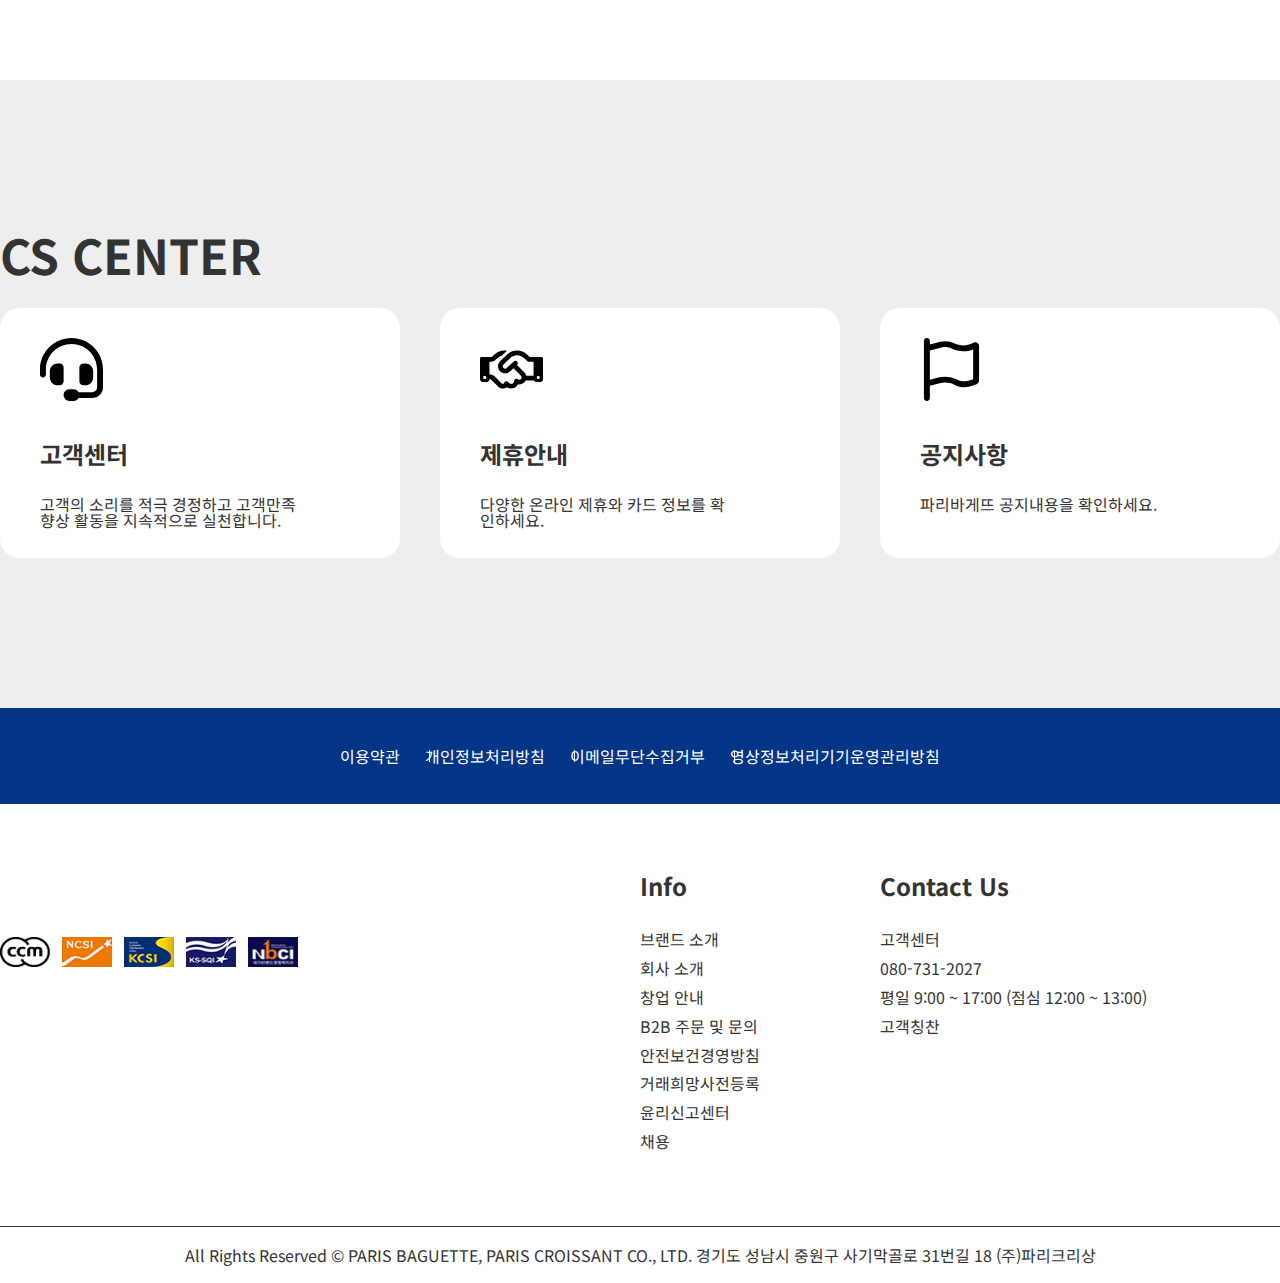
==== commit af2888de: "Update index.html" ====
--- a/paris/index.html
+++ b/paris/index.html
@@ -28,9 +28,9 @@
         </header><!-- header end -->
         <section class="main_visual">
             <ul>
-                <li><img src="paris/img/main_01.jpeg" alt=""></li>
-                <li><img src="paris/img/main_02.jpeg" alt=""></li>
-                <li><img src="paris/img/magazine-01.jpg" alt=""></li>
+                <li><img src="img/main_01.jpeg" alt=""></li>
+                <li><img src="img/main_02.jpeg" alt=""></li>
+                <li><img src="img/magazine-01.jpg" alt=""></li>
             </ul>
         </section><!-- .main_visual end -->
         <section class="section-01">
